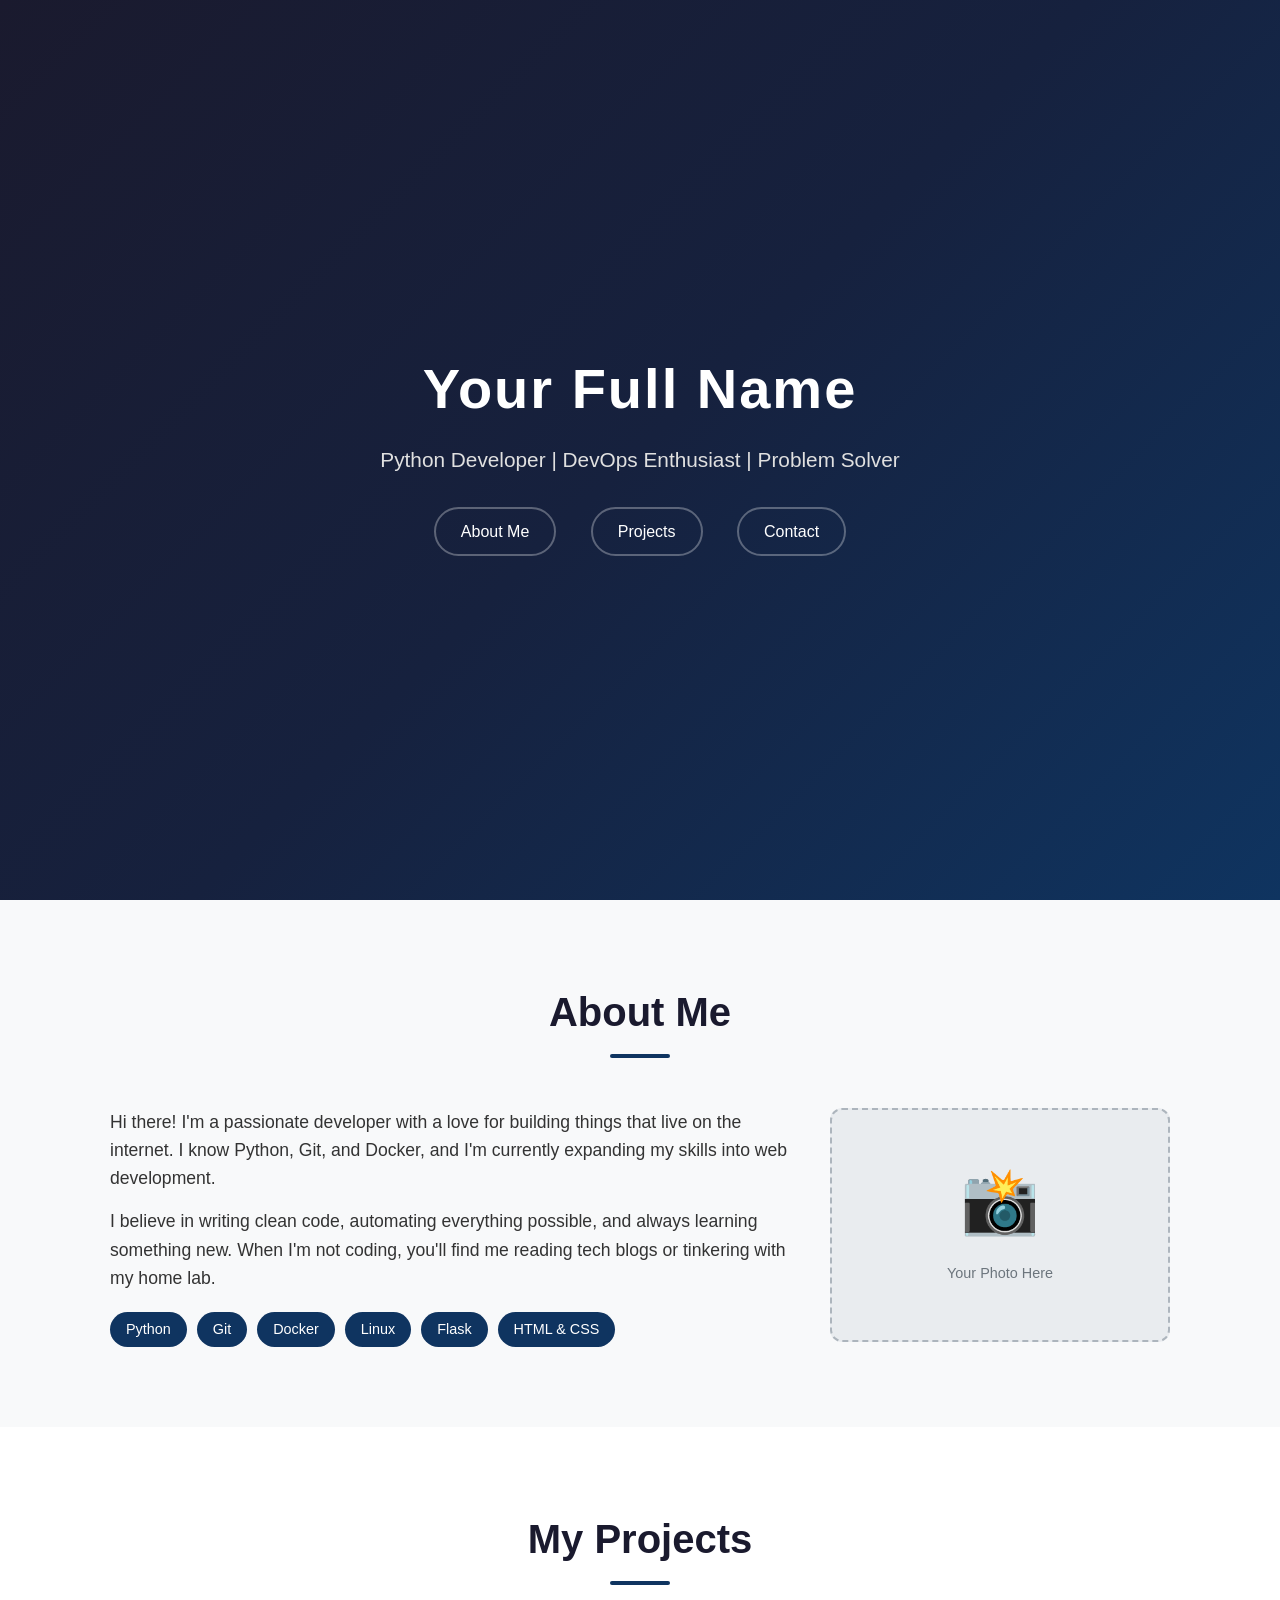
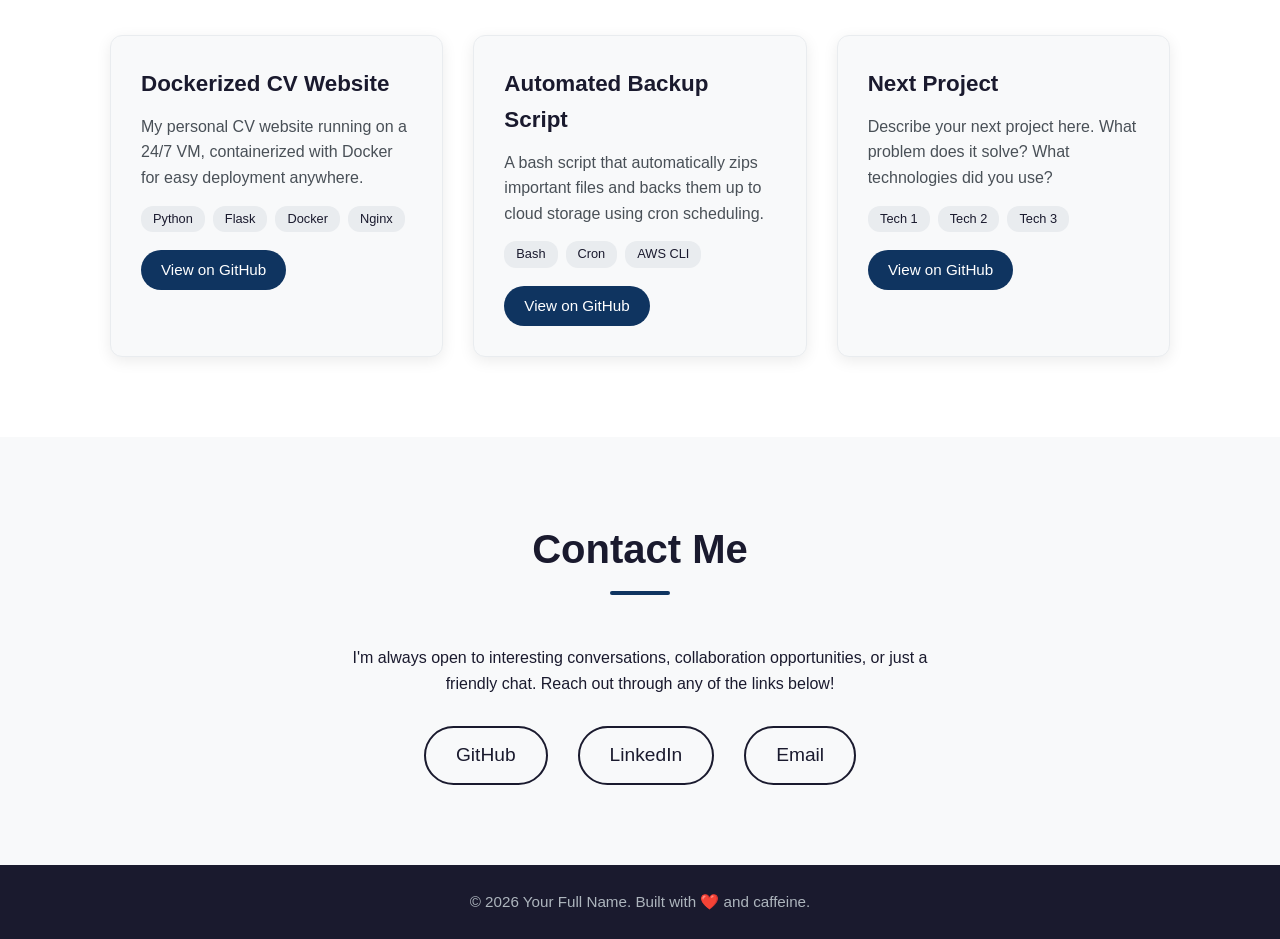
==== index.html @ 557c396f "add website template" ====
<!DOCTYPE html>
<html lang="en">
<head>
    <meta charset="UTF-8" />
    <meta name="viewport" content="width=device-width, initial-scale=1.0" />
    <title>Your Name - CV & Portfolio</title>
    <!-- Link to your CSS file -->
    <link rel="stylesheet" href="style.css" />
    <!-- AOS library for scroll animations -->
    <link href="https://unpkg.com/aos@2.3.1/dist/aos.css" rel="stylesheet" />
</head>
<body>

    <!-- ========== HERO / HEADER ========== -->
    <header class="hero">
        <div class="container" data-aos="fade-up">
            <h1>Your Full Name</h1>
            <p class="tagline">Python Developer | DevOps Enthusiast | Problem Solver</p>
            <div class="hero-links">
                <a href="#about">About Me</a>
                <a href="#projects">Projects</a>
                <a href="#contact">Contact</a>
            </div>
        </div>
    </header>

    <!-- ========== ABOUT SECTION ========== -->
    <section id="about" class="section">
        <div class="container" data-aos="fade-right">
            <h2>About Me</h2>
            <div class="about-grid">
                <div>
                    <p>
                        Hi there! I'm a passionate developer with a love for building things 
                        that live on the internet. I know Python, Git, and Docker, and I'm 
                        currently expanding my skills into web development.
                    </p>
                    <p>
                        I believe in writing clean code, automating everything possible, and 
                        always learning something new. When I'm not coding, you'll find me 
                        reading tech blogs or tinkering with my home lab.
                    </p>
                    <div class="skills">
                        <span class="skill-tag">Python</span>
                        <span class="skill-tag">Git</span>
                        <span class="skill-tag">Docker</span>
                        <span class="skill-tag">Linux</span>
                        <span class="skill-tag">Flask</span>
                        <span class="skill-tag">HTML &amp; CSS</span>
                    </div>
                </div>
                <div>
                    <!-- Replace with your own photo if you have one -->
                    <div class="profile-placeholder">
                        <span>📸</span>
                        <p>Your Photo Here</p>
                    </div>
                </div>
            </div>
        </div>
    </section>

    <!-- ========== PROJECTS SECTION ========== -->
    <section id="projects" class="section alt-bg">
        <div class="container" data-aos="fade-left">
            <h2>My Projects</h2>
            <div class="project-grid">

                <!-- Project Card 1 -->
                <div class="project-card" data-aos="zoom-in" data-aos-delay="100">
                    <h3>Dockerized CV Website</h3>
                    <p>
                        My personal CV website running on a 24/7 VM, containerized with Docker 
                        for easy deployment anywhere.
                    </p>
                    <div class="project-tech">
                        <span>Python</span>
                        <span>Flask</span>
                        <span>Docker</span>
                        <span>Nginx</span>
                    </div>
                    <a href="https://github.com/yourusername/your-repo" target="_blank" class="btn">View on GitHub</a>
                </div>

                <!-- Project Card 2 -->
                <div class="project-card" data-aos="zoom-in" data-aos-delay="200">
                    <h3>Automated Backup Script</h3>
                    <p>
                        A bash script that automatically zips important files and backs them up 
                        to cloud storage using cron scheduling.
                    </p>
                    <div class="project-tech">
                        <span>Bash</span>
                        <span>Cron</span>
                        <span>AWS CLI</span>
                    </div>
                    <a href="https://github.com/yourusername/backup-script" target="_blank" class="btn">View on GitHub</a>
                </div>

                <!-- Project Card 3 -->
                <div class="project-card" data-aos="zoom-in" data-aos-delay="300">
                    <h3>Next Project</h3>
                    <p>
                        Describe your next project here. What problem does it solve? What 
                        technologies did you use?
                    </p>
                    <div class="project-tech">
                        <span>Tech 1</span>
                        <span>Tech 2</span>
                        <span>Tech 3</span>
                    </div>
                    <a href="#" class="btn">View on GitHub</a>
                </div>

            </div>
        </div>
    </section>

    <!-- ========== CONTACT SECTION ========== -->
    <section id="contact" class="section">
        <div class="container" data-aos="fade-up">
            <h2>Contact Me</h2>
            <p style="text-align:center; max-width:600px; margin:0 auto 30px;">
                I'm always open to interesting conversations, collaboration opportunities, 
                or just a friendly chat. Reach out through any of the links below!
            </p>
            <div class="contact-links">
                <a href="https://github.com/yourusername" target="_blank">GitHub</a>
                <a href="https://linkedin.com/in/yourusername" target="_blank">LinkedIn</a>
                <a href="mailto:youremail@example.com">Email</a>
            </div>
        </div>
    </section>

    <!-- ========== FOOTER ========== -->
    <footer>
        <div class="container">
            <p>&copy; 2026 Your Full Name. Built with ❤️ and caffeine.</p>
        </div>
    </footer>

    <!-- AOS JavaScript library for scroll animations -->
    <script src="https://unpkg.com/aos@2.3.1/dist/aos.js"></script>
    <script>
        // Initialize AOS (Animate On Scroll)
        AOS.init({
            duration: 800,
            easing: 'ease-in-out',
            once: true
        });
    </script>
</body>
</html>
---- style.css ----
/* ---------- RESET & BASE ---------- */
* {
    margin: 0;
    padding: 0;
    box-sizing: border-box;
}

html {
    scroll-behavior: smooth;
}

body {
    font-family: 'Segoe UI', Tahoma, Geneva, Verdana, sans-serif;
    color: #1a1a2e;
    background: #f8f9fa;
    line-height: 1.6;
}

.container {
    max-width: 1100px;
    margin: 0 auto;
    padding: 0 20px;
}

/* ---------- HERO SECTION ---------- */
.hero {
    min-height: 100vh;
    display: flex;
    align-items: center;
    justify-content: center;
    text-align: center;
    background: linear-gradient(135deg, #1a1a2e, #16213e, #0f3460);
    color: #fff;
    padding: 40px 20px;
}

.hero h1 {
    font-size: 3.5rem;
    font-weight: 700;
    margin-bottom: 10px;
    letter-spacing: 2px;
}

.hero .tagline {
    font-size: 1.3rem;
    color: #e0e0e0;
    margin-bottom: 30px;
}

.hero-links a {
    color: #fff;
    text-decoration: none;
    margin: 0 15px;
    padding: 10px 25px;
    border: 2px solid rgba(255, 255, 255, 0.3);
    border-radius: 30px;
    transition: all 0.3s ease;
    display: inline-block;
}

.hero-links a:hover {
    background: #fff;
    color: #0f3460;
    border-color: #fff;
    transform: translateY(-3px);
}

/* ---------- SECTIONS ---------- */
.section {
    padding: 80px 0;
}

.section h2 {
    font-size: 2.5rem;
    text-align: center;
    margin-bottom: 50px;
    color: #1a1a2e;
    position: relative;
}

.section h2::after {
    content: '';
    display: block;
    width: 60px;
    height: 4px;
    background: #0f3460;
    margin: 10px auto 0;
    border-radius: 2px;
}

.alt-bg {
    background: #fff;
}

/* ---------- ABOUT SECTION ---------- */
.about-grid {
    display: grid;
    grid-template-columns: 2fr 1fr;
    gap: 40px;
    align-items: start;
}

.about-grid p {
    font-size: 1.1rem;
    color: #333;
    margin-bottom: 15px;
}

.skills {
    display: flex;
    flex-wrap: wrap;
    gap: 10px;
    margin-top: 20px;
}

.skill-tag {
    background: #0f3460;
    color: #fff;
    padding: 6px 16px;
    border-radius: 20px;
    font-size: 0.9rem;
    font-weight: 500;
}

.profile-placeholder {
    background: #e9ecef;
    border-radius: 12px;
    padding: 40px 20px;
    text-align: center;
    min-height: 200px;
    display: flex;
    flex-direction: column;
    align-items: center;
    justify-content: center;
    border: 2px dashed #adb5bd;
}

.profile-placeholder span {
    font-size: 4rem;
}

.profile-placeholder p {
    margin-top: 10px;
    color: #6c757d;
    font-size: 0.9rem;
}

/* ---------- PROJECTS SECTION ---------- */
.project-grid {
    display: grid;
    grid-template-columns: repeat(auto-fit, minmax(300px, 1fr));
    gap: 30px;
}

.project-card {
    background: #f8f9fa;
    border-radius: 12px;
    padding: 30px;
    box-shadow: 0 4px 15px rgba(0, 0, 0, 0.08);
    transition: transform 0.3s ease, box-shadow 0.3s ease;
    border: 1px solid #e9ecef;
}

.project-card:hover {
    transform: translateY(-8px);
    box-shadow: 0 10px 30px rgba(0, 0, 0, 0.12);
}

.project-card h3 {
    font-size: 1.4rem;
    margin-bottom: 12px;
    color: #1a1a2e;
}

.project-card p {
    color: #495057;
    margin-bottom: 15px;
}

.project-tech {
    display: flex;
    flex-wrap: wrap;
    gap: 8px;
    margin-bottom: 18px;
}

.project-tech span {
    background: #e9ecef;
    padding: 3px 12px;
    border-radius: 12px;
    font-size: 0.8rem;
    color: #1a1a2e;
    font-weight: 500;
}

.btn {
    display: inline-block;
    background: #0f3460;
    color: #fff;
    padding: 8px 20px;
    border-radius: 25px;
    text-decoration: none;
    font-weight: 500;
    font-size: 0.95rem;
    transition: background 0.3s ease;
}

.btn:hover {
    background: #1a1a2e;
}

/* ---------- CONTACT SECTION ---------- */
.contact-links {
    display: flex;
    justify-content: center;
    gap: 30px;
    flex-wrap: wrap;
}

.contact-links a {
    font-size: 1.2rem;
    color: #1a1a2e;
    text-decoration: none;
    padding: 12px 30px;
    border: 2px solid #1a1a2e;
    border-radius: 30px;
    transition: all 0.3s ease;
}

.contact-links a:hover {
    background: #1a1a2e;
    color: #fff;
    transform: translateY(-3px);
}

/* ---------- FOOTER ---------- */
footer {
    background: #1a1a2e;
    color: #adb5bd;
    text-align: center;
    padding: 25px 0;
    font-size: 0.95rem;
}

/* ---------- RESPONSIVE ---------- */
@media (max-width: 768px) {
    .hero h1 {
        font-size: 2.5rem;
    }

    .hero .tagline {
        font-size: 1rem;
    }

    .about-grid {
        grid-template-columns: 1fr;
    }

    .section {
        padding: 50px 0;
    }

    .section h2 {
        font-size: 2rem;
    }

    .contact-links {
        flex-direction: column;
        align-items: center;
    }

    .hero-links a {
        display: block;
        margin: 10px auto;
        max-width: 200px;
    }
}
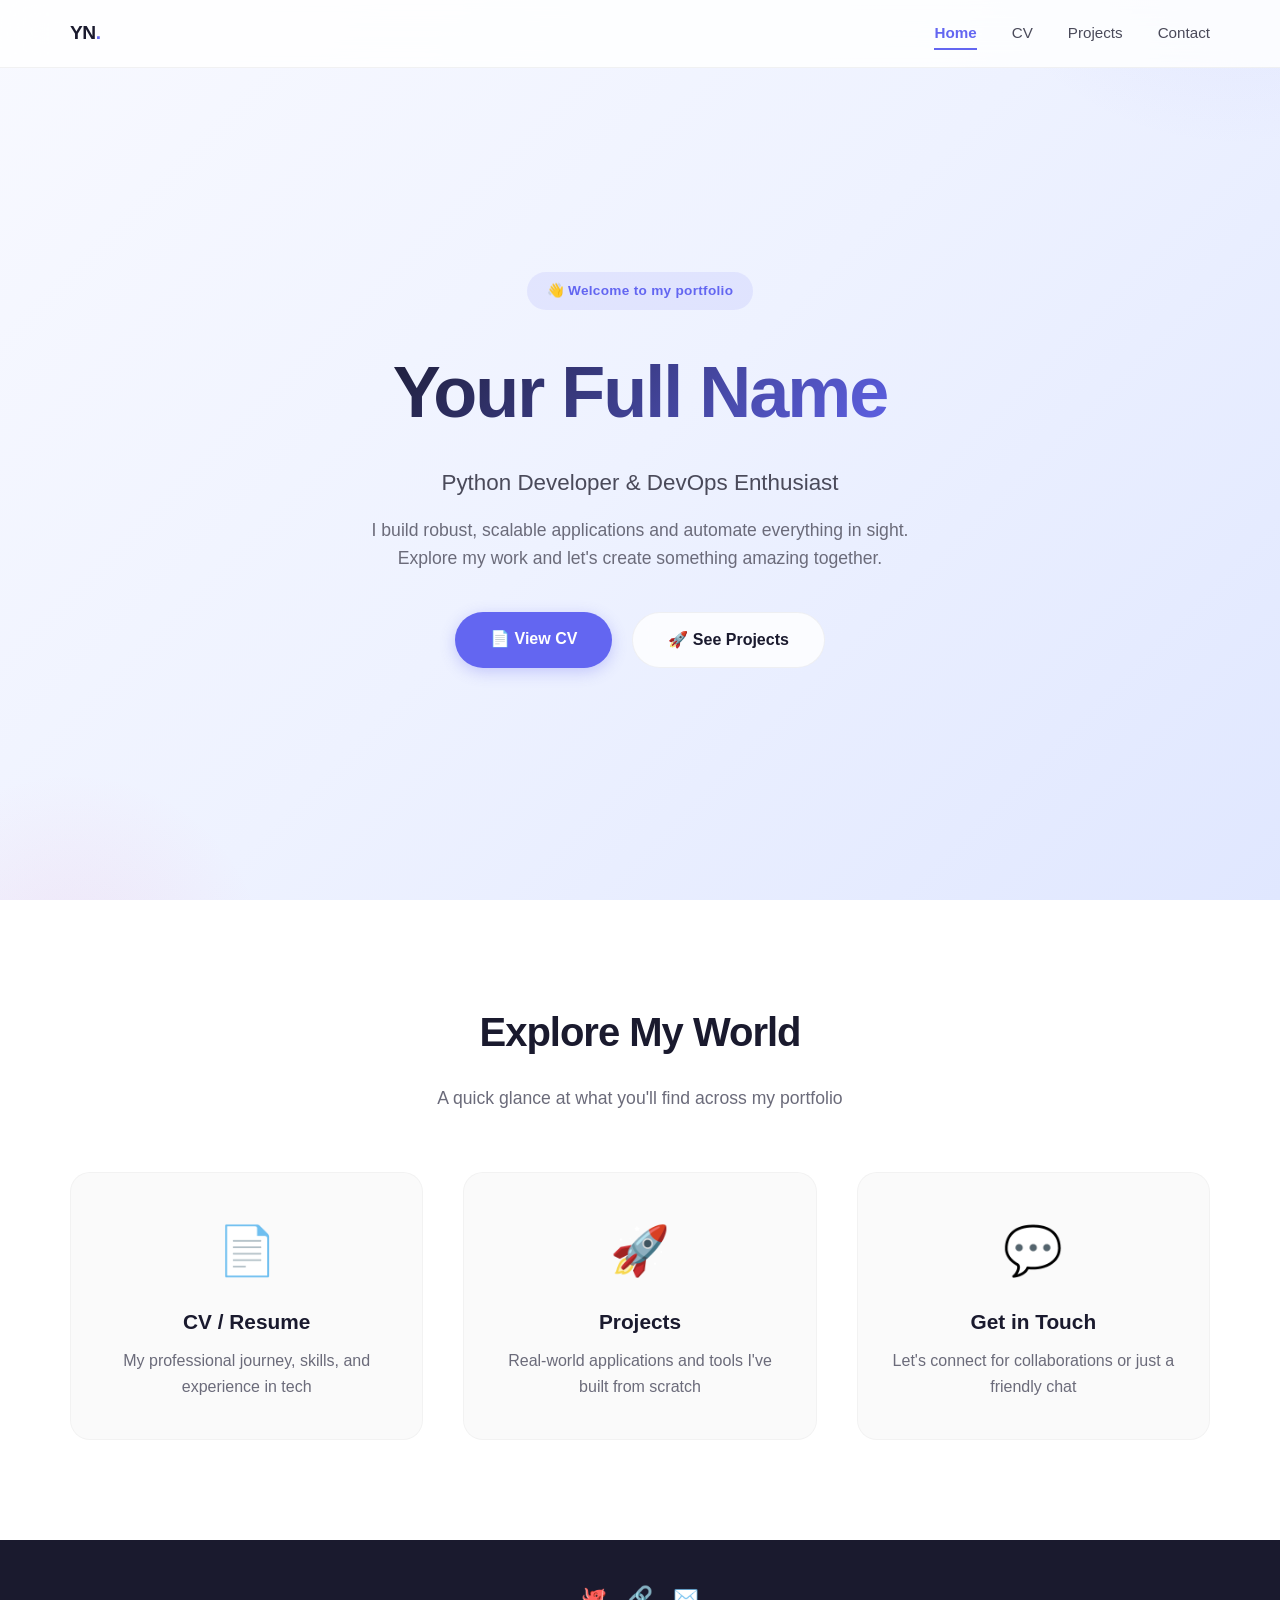
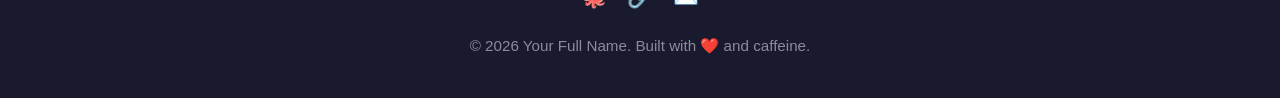
==== commit 1c01d94a: "new multi-page design" ====
--- a/index.html
+++ b/index.html
@@ -3,131 +3,65 @@
 <head>
     <meta charset="UTF-8" />
     <meta name="viewport" content="width=device-width, initial-scale=1.0" />
-    <title>Your Name - CV & Portfolio</title>
-    <!-- Link to your CSS file -->
+    <title>Your Name - Developer Portfolio</title>
     <link rel="stylesheet" href="style.css" />
-    <!-- AOS library for scroll animations -->
     <link href="https://unpkg.com/aos@2.3.1/dist/aos.css" rel="stylesheet" />
 </head>
 <body>
 
-    <!-- ========== HERO / HEADER ========== -->
+    <!-- ========== NAVIGATION ========== -->
+    <nav class="top-nav">
+        <div class="container">
+            <a href="index.html" class="logo">YN<span>.</span></a>
+            <div class="nav-links">
+                <a href="index.html" class="active">Home</a>
+                <a href="cv.html">CV</a>
+                <a href="projects.html">Projects</a>
+                <a href="contact.html">Contact</a>
+            </div>
+        </div>
+    </nav>
+
+    <!-- ========== HERO ========== -->
     <header class="hero">
         <div class="container" data-aos="fade-up">
+            <span class="badge">👋 Welcome to my portfolio</span>
             <h1>Your Full Name</h1>
-            <p class="tagline">Python Developer | DevOps Enthusiast | Problem Solver</p>
+            <p class="tagline">Python Developer & DevOps Enthusiast</p>
+            <p class="sub-text">
+                I build robust, scalable applications and automate everything in sight. 
+                Explore my work and let's create something amazing together.
+            </p>
             <div class="hero-links">
-                <a href="#about">About Me</a>
-                <a href="#projects">Projects</a>
-                <a href="#contact">Contact</a>
+                <a href="cv.html" class="btn-primary">📄 View CV</a>
+                <a href="projects.html" class="btn-secondary">🚀 See Projects</a>
             </div>
         </div>
     </header>
 
-    <!-- ========== ABOUT SECTION ========== -->
-    <section id="about" class="section">
-        <div class="container" data-aos="fade-right">
-            <h2>About Me</h2>
-            <div class="about-grid">
-                <div>
-                    <p>
-                        Hi there! I'm a passionate developer with a love for building things 
-                        that live on the internet. I know Python, Git, and Docker, and I'm 
-                        currently expanding my skills into web development.
-                    </p>
-                    <p>
-                        I believe in writing clean code, automating everything possible, and 
-                        always learning something new. When I'm not coding, you'll find me 
-                        reading tech blogs or tinkering with my home lab.
-                    </p>
-                    <div class="skills">
-                        <span class="skill-tag">Python</span>
-                        <span class="skill-tag">Git</span>
-                        <span class="skill-tag">Docker</span>
-                        <span class="skill-tag">Linux</span>
-                        <span class="skill-tag">Flask</span>
-                        <span class="skill-tag">HTML &amp; CSS</span>
-                    </div>
+    <!-- ========== QUICK OVERVIEW ========== -->
+    <section class="quick-overview">
+        <div class="container">
+            <h2 data-aos="fade-up">Explore My World</h2>
+            <p class="subtitle" data-aos="fade-up" data-aos-delay="100">
+                A quick glance at what you'll find across my portfolio
+            </p>
+            <div class="quick-grid">
+                <div class="quick-card" data-aos="fade-up" data-aos-delay="200">
+                    <span class="icon">📄</span>
+                    <h3>CV / Resume</h3>
+                    <p>My professional journey, skills, and experience in tech</p>
                 </div>
-                <div>
-                    <!-- Replace with your own photo if you have one -->
-                    <div class="profile-placeholder">
-                        <span>📸</span>
-                        <p>Your Photo Here</p>
-                    </div>
+                <div class="quick-card" data-aos="fade-up" data-aos-delay="300">
+                    <span class="icon">🚀</span>
+                    <h3>Projects</h3>
+                    <p>Real-world applications and tools I've built from scratch</p>
                 </div>
-            </div>
-        </div>
-    </section>
-
-    <!-- ========== PROJECTS SECTION ========== -->
-    <section id="projects" class="section alt-bg">
-        <div class="container" data-aos="fade-left">
-            <h2>My Projects</h2>
-            <div class="project-grid">
-
-                <!-- Project Card 1 -->
-                <div class="project-card" data-aos="zoom-in" data-aos-delay="100">
-                    <h3>Dockerized CV Website</h3>
-                    <p>
-                        My personal CV website running on a 24/7 VM, containerized with Docker 
-                        for easy deployment anywhere.
-                    </p>
-                    <div class="project-tech">
-                        <span>Python</span>
-                        <span>Flask</span>
-                        <span>Docker</span>
-                        <span>Nginx</span>
-                    </div>
-                    <a href="https://github.com/yourusername/your-repo" target="_blank" class="btn">View on GitHub</a>
+                <div class="quick-card" data-aos="fade-up" data-aos-delay="400">
+                    <span class="icon">💬</span>
+                    <h3>Get in Touch</h3>
+                    <p>Let's connect for collaborations or just a friendly chat</p>
                 </div>
-
-                <!-- Project Card 2 -->
-                <div class="project-card" data-aos="zoom-in" data-aos-delay="200">
-                    <h3>Automated Backup Script</h3>
-                    <p>
-                        A bash script that automatically zips important files and backs them up 
-                        to cloud storage using cron scheduling.
-                    </p>
-                    <div class="project-tech">
-                        <span>Bash</span>
-                        <span>Cron</span>
-                        <span>AWS CLI</span>
-                    </div>
-                    <a href="https://github.com/yourusername/backup-script" target="_blank" class="btn">View on GitHub</a>
-                </div>
-
-                <!-- Project Card 3 -->
-                <div class="project-card" data-aos="zoom-in" data-aos-delay="300">
-                    <h3>Next Project</h3>
-                    <p>
-                        Describe your next project here. What problem does it solve? What 
-                        technologies did you use?
-                    </p>
-                    <div class="project-tech">
-                        <span>Tech 1</span>
-                        <span>Tech 2</span>
-                        <span>Tech 3</span>
-                    </div>
-                    <a href="#" class="btn">View on GitHub</a>
-                </div>
-
-            </div>
-        </div>
-    </section>
-
-    <!-- ========== CONTACT SECTION ========== -->
-    <section id="contact" class="section">
-        <div class="container" data-aos="fade-up">
-            <h2>Contact Me</h2>
-            <p style="text-align:center; max-width:600px; margin:0 auto 30px;">
-                I'm always open to interesting conversations, collaboration opportunities, 
-                or just a friendly chat. Reach out through any of the links below!
-            </p>
-            <div class="contact-links">
-                <a href="https://github.com/yourusername" target="_blank">GitHub</a>
-                <a href="https://linkedin.com/in/yourusername" target="_blank">LinkedIn</a>
-                <a href="mailto:youremail@example.com">Email</a>
             </div>
         </div>
     </section>
@@ -135,18 +69,22 @@
     <!-- ========== FOOTER ========== -->
     <footer>
         <div class="container">
+            <div class="social-links">
+                <a href="https://github.com/yourusername" target="_blank">🐙</a>
+                <a href="https://linkedin.com/in/yourusername" target="_blank">🔗</a>
+                <a href="mailto:youremail@example.com">✉️</a>
+            </div>
             <p>&copy; 2026 Your Full Name. Built with ❤️ and caffeine.</p>
         </div>
     </footer>
 
-    <!-- AOS JavaScript library for scroll animations -->
     <script src="https://unpkg.com/aos@2.3.1/dist/aos.js"></script>
     <script>
-        // Initialize AOS (Animate On Scroll)
         AOS.init({
             duration: 800,
             easing: 'ease-in-out',
-            once: true
+            once: true,
+            offset: 100
         });
     </script>
 </body>
--- a/style.css
+++ b/style.css
@@ -10,268 +10,693 @@
 }
 
 body {
-    font-family: 'Segoe UI', Tahoma, Geneva, Verdana, sans-serif;
+    font-family: 'Inter', -apple-system, BlinkMacSystemFont, 'Segoe UI', Roboto, sans-serif;
     color: #1a1a2e;
-    background: #f8f9fa;
+    background: #fafafa;
     line-height: 1.6;
 }
 
 .container {
-    max-width: 1100px;
+    max-width: 1200px;
     margin: 0 auto;
-    padding: 0 20px;
-}
-
-/* ---------- HERO SECTION ---------- */
-.hero {
-    min-height: 100vh;
-    display: flex;
+    padding: 0 30px;
+}
+
+/* ---------- INTER FONT (from Google) ---------- */
+@import url('https://fonts.googleapis.com/css2?family=Inter:wght@300;400;500;600;700;800;900&display=swap');
+
+/* ---------- TOP NAVIGATION ---------- */
+.top-nav {
+    position: fixed;
+    top: 0;
+    left: 0;
+    width: 100%;
+    background: rgba(255, 255, 255, 0.85);
+    backdrop-filter: blur(20px) saturate(180%);
+    -webkit-backdrop-filter: blur(20px) saturate(180%);
+    padding: 18px 0;
+    z-index: 1000;
+    border-bottom: 1px solid rgba(0, 0, 0, 0.05);
+    transition: all 0.3s ease;
+}
+
+.top-nav .container {
+    display: flex;
+    justify-content: space-between;
     align-items: center;
-    justify-content: center;
-    text-align: center;
-    background: linear-gradient(135deg, #1a1a2e, #16213e, #0f3460);
-    color: #fff;
-    padding: 40px 20px;
-}
-
-.hero h1 {
-    font-size: 3.5rem;
-    font-weight: 700;
-    margin-bottom: 10px;
-    letter-spacing: 2px;
-}
-
-.hero .tagline {
-    font-size: 1.3rem;
-    color: #e0e0e0;
-    margin-bottom: 30px;
-}
-
-.hero-links a {
-    color: #fff;
+}
+
+.top-nav .logo {
+    font-weight: 800;
+    font-size: 1.2rem;
+    color: #1a1a2e;
     text-decoration: none;
-    margin: 0 15px;
-    padding: 10px 25px;
-    border: 2px solid rgba(255, 255, 255, 0.3);
-    border-radius: 30px;
-    transition: all 0.3s ease;
-    display: inline-block;
-}
-
-.hero-links a:hover {
-    background: #fff;
-    color: #0f3460;
-    border-color: #fff;
-    transform: translateY(-3px);
-}
-
-/* ---------- SECTIONS ---------- */
-.section {
-    padding: 80px 0;
-}
-
-.section h2 {
-    font-size: 2.5rem;
-    text-align: center;
-    margin-bottom: 50px;
-    color: #1a1a2e;
-    position: relative;
-}
-
-.section h2::after {
-    content: '';
-    display: block;
-    width: 60px;
-    height: 4px;
-    background: #0f3460;
-    margin: 10px auto 0;
-    border-radius: 2px;
-}
-
-.alt-bg {
-    background: #fff;
-}
-
-/* ---------- ABOUT SECTION ---------- */
-.about-grid {
-    display: grid;
-    grid-template-columns: 2fr 1fr;
-    gap: 40px;
-    align-items: start;
-}
-
-.about-grid p {
-    font-size: 1.1rem;
-    color: #333;
-    margin-bottom: 15px;
-}
-
-.skills {
-    display: flex;
-    flex-wrap: wrap;
-    gap: 10px;
-    margin-top: 20px;
-}
-
-.skill-tag {
-    background: #0f3460;
-    color: #fff;
-    padding: 6px 16px;
-    border-radius: 20px;
-    font-size: 0.9rem;
-    font-weight: 500;
-}
-
-.profile-placeholder {
-    background: #e9ecef;
-    border-radius: 12px;
-    padding: 40px 20px;
-    text-align: center;
-    min-height: 200px;
-    display: flex;
-    flex-direction: column;
+    letter-spacing: -0.5px;
+}
+
+.top-nav .logo span {
+    color: #6366f1;
+}
+
+.top-nav .nav-links {
+    display: flex;
+    gap: 35px;
     align-items: center;
-    justify-content: center;
-    border: 2px dashed #adb5bd;
-}
-
-.profile-placeholder span {
-    font-size: 4rem;
-}
-
-.profile-placeholder p {
-    margin-top: 10px;
-    color: #6c757d;
-    font-size: 0.9rem;
-}
-
-/* ---------- PROJECTS SECTION ---------- */
-.project-grid {
-    display: grid;
-    grid-template-columns: repeat(auto-fit, minmax(300px, 1fr));
-    gap: 30px;
-}
-
-.project-card {
-    background: #f8f9fa;
-    border-radius: 12px;
-    padding: 30px;
-    box-shadow: 0 4px 15px rgba(0, 0, 0, 0.08);
-    transition: transform 0.3s ease, box-shadow 0.3s ease;
-    border: 1px solid #e9ecef;
-}
-
-.project-card:hover {
-    transform: translateY(-8px);
-    box-shadow: 0 10px 30px rgba(0, 0, 0, 0.12);
-}
-
-.project-card h3 {
-    font-size: 1.4rem;
-    margin-bottom: 12px;
-    color: #1a1a2e;
-}
-
-.project-card p {
-    color: #495057;
-    margin-bottom: 15px;
-}
-
-.project-tech {
-    display: flex;
-    flex-wrap: wrap;
-    gap: 8px;
-    margin-bottom: 18px;
-}
-
-.project-tech span {
-    background: #e9ecef;
-    padding: 3px 12px;
-    border-radius: 12px;
-    font-size: 0.8rem;
-    color: #1a1a2e;
-    font-weight: 500;
-}
-
-.btn {
-    display: inline-block;
-    background: #0f3460;
-    color: #fff;
-    padding: 8px 20px;
-    border-radius: 25px;
+}
+
+.top-nav a {
+    color: #4a4a5a;
     text-decoration: none;
     font-weight: 500;
     font-size: 0.95rem;
-    transition: background 0.3s ease;
+    transition: all 0.3s ease;
+    position: relative;
+}
+
+.top-nav a::after {
+    content: '';
+    position: absolute;
+    bottom: -4px;
+    left: 0;
+    width: 0;
+    height: 2px;
+    background: #6366f1;
+    transition: width 0.3s ease;
+}
+
+.top-nav a:hover {
+    color: #1a1a2e;
+}
+
+.top-nav a:hover::after {
+    width: 100%;
+}
+
+.top-nav a.active {
+    color: #6366f1;
+    font-weight: 600;
+}
+
+.top-nav a.active::after {
+    width: 100%;
+}
+
+/* ---------- HERO / LANDING ---------- */
+.hero {
+    min-height: 100vh;
+    display: flex;
+    align-items: center;
+    justify-content: center;
+    text-align: center;
+    background: linear-gradient(135deg, #f8f9ff 0%, #eef2ff 50%, #e0e7ff 100%);
+    padding: 120px 20px 80px;
+    position: relative;
+    overflow: hidden;
+}
+
+.hero::before {
+    content: '';
+    position: absolute;
+    top: -50%;
+    right: -20%;
+    width: 600px;
+    height: 600px;
+    background: radial-gradient(circle, rgba(99, 102, 241, 0.1) 0%, transparent 70%);
+    border-radius: 50%;
+    pointer-events: none;
+}
+
+.hero::after {
+    content: '';
+    position: absolute;
+    bottom: -30%;
+    left: -10%;
+    width: 400px;
+    height: 400px;
+    background: radial-gradient(circle, rgba(236, 72, 153, 0.08) 0%, transparent 70%);
+    border-radius: 50%;
+    pointer-events: none;
+}
+
+.hero .container {
+    position: relative;
+    z-index: 1;
+}
+
+.hero .badge {
+    display: inline-block;
+    background: rgba(99, 102, 241, 0.1);
+    color: #6366f1;
+    padding: 8px 20px;
+    border-radius: 50px;
+    font-size: 0.85rem;
+    font-weight: 600;
+    margin-bottom: 25px;
+    letter-spacing: 0.3px;
+}
+
+.hero h1 {
+    font-size: 4.5rem;
+    font-weight: 900;
+    margin-bottom: 15px;
+    letter-spacing: -2px;
+    background: linear-gradient(135deg, #1a1a2e 0%, #6366f1 100%);
+    -webkit-background-clip: text;
+    -webkit-text-fill-color: transparent;
+    background-clip: text;
+}
+
+.hero .tagline {
+    font-size: 1.4rem;
+    color: #4a4a5a;
+    margin-bottom: 15px;
+    font-weight: 400;
+}
+
+.hero .sub-text {
+    font-size: 1.1rem;
+    color: #6b6b7a;
+    max-width: 550px;
+    margin: 0 auto 40px;
+    font-weight: 300;
+}
+
+.hero-links {
+    display: flex;
+    gap: 20px;
+    justify-content: center;
+    flex-wrap: wrap;
+}
+
+.hero-links .btn-primary {
+    background: #6366f1;
+    color: #fff;
+    padding: 14px 35px;
+    border-radius: 50px;
+    text-decoration: none;
+    font-weight: 600;
+    transition: all 0.3s ease;
+    box-shadow: 0 4px 15px rgba(99, 102, 241, 0.3);
+}
+
+.hero-links .btn-primary:hover {
+    transform: translateY(-3px);
+    box-shadow: 0 8px 30px rgba(99, 102, 241, 0.4);
+    background: #4f46e5;
+}
+
+.hero-links .btn-secondary {
+    background: rgba(255, 255, 255, 0.8);
+    color: #1a1a2e;
+    padding: 14px 35px;
+    border-radius: 50px;
+    text-decoration: none;
+    font-weight: 600;
+    transition: all 0.3s ease;
+    backdrop-filter: blur(10px);
+    border: 1px solid rgba(0, 0, 0, 0.05);
+}
+
+.hero-links .btn-secondary:hover {
+    transform: translateY(-3px);
+    background: #fff;
+    box-shadow: 0 8px 30px rgba(0, 0, 0, 0.1);
+}
+
+/* ---------- QUICK OVERVIEW (Landing Page) ---------- */
+.quick-overview {
+    padding: 100px 0;
+    background: #fff;
+}
+
+.quick-overview h2 {
+    text-align: center;
+    font-size: 2.5rem;
+    font-weight: 800;
+    margin-bottom: 20px;
+    letter-spacing: -1px;
+}
+
+.quick-overview .subtitle {
+    text-align: center;
+    color: #6b6b7a;
+    font-size: 1.1rem;
+    max-width: 600px;
+    margin: 0 auto 60px;
+}
+
+.quick-grid {
+    display: grid;
+    grid-template-columns: repeat(auto-fit, minmax(280px, 1fr));
+    gap: 40px;
+}
+
+.quick-card {
+    background: #fafafa;
+    padding: 40px 30px;
+    border-radius: 20px;
+    text-align: center;
+    transition: all 0.3s ease;
+    border: 1px solid rgba(0, 0, 0, 0.03);
+}
+
+.quick-card:hover {
+    transform: translateY(-8px);
+    box-shadow: 0 20px 60px rgba(0, 0, 0, 0.06);
+    background: #fff;
+}
+
+.quick-card .icon {
+    font-size: 3rem;
+    margin-bottom: 15px;
+    display: block;
+}
+
+.quick-card h3 {
+    font-size: 1.3rem;
+    font-weight: 700;
+    margin-bottom: 10px;
+}
+
+.quick-card p {
+    color: #6b6b7a;
+    font-size: 1rem;
+}
+
+/* ---------- SECTIONS (General) ---------- */
+.section {
+    padding: 100px 0;
+}
+
+.section-header {
+    text-align: center;
+    margin-bottom: 60px;
+}
+
+.section-header h2 {
+    font-size: 2.8rem;
+    font-weight: 800;
+    letter-spacing: -1px;
+    margin-bottom: 15px;
+}
+
+.section-header p {
+    color: #6b6b7a;
+    font-size: 1.1rem;
+    max-width: 600px;
+    margin: 0 auto;
+}
+
+/* ---------- CV PAGE ---------- */
+.cv-header {
+    text-align: center;
+    padding: 140px 0 60px;
+    background: linear-gradient(135deg, #f8f9ff 0%, #eef2ff 100%);
+}
+
+.cv-header h1 {
+    font-size: 3.5rem;
+    font-weight: 900;
+    letter-spacing: -2px;
+    margin-bottom: 5px;
+}
+
+.cv-header .title {
+    font-size: 1.3rem;
+    color: #6366f1;
+    font-weight: 500;
+}
+
+.cv-section {
+    padding: 40px 0;
+    border-bottom: 1px solid rgba(0, 0, 0, 0.05);
+}
+
+.cv-section:last-child {
+    border-bottom: none;
+}
+
+.cv-section h2 {
+    font-size: 1.8rem;
+    font-weight: 700;
+    margin-bottom: 30px;
+    letter-spacing: -0.5px;
+}
+
+.cv-item {
+    margin-bottom: 35px;
+    padding-left: 25px;
+    border-left: 3px solid #6366f1;
+}
+
+.cv-item h3 {
+    font-size: 1.2rem;
+    font-weight: 700;
+}
+
+.cv-item .meta {
+    color: #6b6b7a;
+    font-weight: 500;
+    margin: 5px 0 10px;
+}
+
+.cv-item p {
+    color: #4a4a5a;
+}
+
+.skills-grid {
+    display: flex;
+    flex-wrap: wrap;
+    gap: 12px;
+    margin: 20px 0;
+}
+
+.skill-tag {
+    background: #eef2ff;
+    color: #4f46e5;
+    padding: 8px 20px;
+    border-radius: 50px;
+    font-size: 0.9rem;
+    font-weight: 500;
+    transition: all 0.3s ease;
+}
+
+.skill-tag:hover {
+    background: #6366f1;
+    color: #fff;
+    transform: translateY(-2px);
+}
+
+/* ---------- PROJECTS PAGE ---------- */
+.projects-header {
+    text-align: center;
+    padding: 140px 0 60px;
+    background: linear-gradient(135deg, #f8f9ff 0%, #eef2ff 100%);
+}
+
+.projects-header h1 {
+    font-size: 3.5rem;
+    font-weight: 900;
+    letter-spacing: -2px;
+}
+
+.projects-grid {
+    display: grid;
+    grid-template-columns: repeat(auto-fit, minmax(340px, 1fr));
+    gap: 35px;
+}
+
+.project-card {
+    background: #fff;
+    border-radius: 20px;
+    padding: 35px;
+    box-shadow: 0 4px 20px rgba(0, 0, 0, 0.04);
+    transition: all 0.4s ease;
+    border: 1px solid rgba(0, 0, 0, 0.04);
+}
+
+.project-card:hover {
+    transform: translateY(-10px);
+    box-shadow: 0 30px 80px rgba(0, 0, 0, 0.08);
+}
+
+.project-card .project-icon {
+    font-size: 2.5rem;
+    margin-bottom: 15px;
+    display: block;
+}
+
+.project-card h3 {
+    font-size: 1.4rem;
+    font-weight: 700;
+    margin-bottom: 12px;
+}
+
+.project-card p {
+    color: #6b6b7a;
+    margin-bottom: 20px;
+    line-height: 1.7;
+}
+
+.project-tech {
+    display: flex;
+    flex-wrap: wrap;
+    gap: 8px;
+    margin-bottom: 25px;
+}
+
+.project-tech span {
+    background: #f3f4f6;
+    padding: 4px 14px;
+    border-radius: 20px;
+    font-size: 0.8rem;
+    font-weight: 500;
+    color: #4a4a5a;
+}
+
+.btn {
+    display: inline-block;
+    background: #6366f1;
+    color: #fff;
+    padding: 10px 28px;
+    border-radius: 50px;
+    text-decoration: none;
+    font-weight: 600;
+    font-size: 0.95rem;
+    transition: all 0.3s ease;
+    border: none;
+    cursor: pointer;
 }
 
 .btn:hover {
-    background: #1a1a2e;
-}
-
-/* ---------- CONTACT SECTION ---------- */
+    background: #4f46e5;
+    transform: translateY(-2px);
+    box-shadow: 0 8px 25px rgba(99, 102, 241, 0.3);
+}
+
+.btn-outline {
+    background: transparent;
+    color: #6366f1;
+    border: 2px solid #6366f1;
+}
+
+.btn-outline:hover {
+    background: #6366f1;
+    color: #fff;
+}
+
+/* ---------- CONTACT PAGE ---------- */
+.contact-header {
+    text-align: center;
+    padding: 140px 0 60px;
+    background: linear-gradient(135deg, #f8f9ff 0%, #eef2ff 100%);
+}
+
+.contact-header h1 {
+    font-size: 3.5rem;
+    font-weight: 900;
+    letter-spacing: -2px;
+}
+
+.contact-wrapper {
+    display: grid;
+    grid-template-columns: 1fr 1fr;
+    gap: 60px;
+    align-items: start;
+}
+
+.contact-info h3 {
+    font-size: 1.5rem;
+    font-weight: 700;
+    margin-bottom: 20px;
+}
+
+.contact-info p {
+    color: #6b6b7a;
+    margin-bottom: 30px;
+}
+
 .contact-links {
     display: flex;
-    justify-content: center;
-    gap: 30px;
-    flex-wrap: wrap;
+    flex-direction: column;
+    gap: 15px;
 }
 
 .contact-links a {
-    font-size: 1.2rem;
+    display: flex;
+    align-items: center;
+    gap: 15px;
+    padding: 15px 25px;
+    background: #fafafa;
+    border-radius: 12px;
+    text-decoration: none;
     color: #1a1a2e;
-    text-decoration: none;
-    padding: 12px 30px;
-    border: 2px solid #1a1a2e;
-    border-radius: 30px;
-    transition: all 0.3s ease;
+    font-weight: 500;
+    transition: all 0.3s ease;
+    border: 1px solid rgba(0, 0, 0, 0.04);
 }
 
 .contact-links a:hover {
-    background: #1a1a2e;
-    color: #fff;
-    transform: translateY(-3px);
+    background: #eef2ff;
+    transform: translateX(8px);
+}
+
+.contact-links a .icon {
+    font-size: 1.5rem;
+}
+
+.contact-form {
+    background: #fff;
+    padding: 40px;
+    border-radius: 20px;
+    box-shadow: 0 4px 20px rgba(0, 0, 0, 0.04);
+    border: 1px solid rgba(0, 0, 0, 0.04);
+}
+
+.contact-form h3 {
+    font-size: 1.5rem;
+    font-weight: 700;
+    margin-bottom: 25px;
+}
+
+.form-group {
+    margin-bottom: 20px;
+}
+
+.form-group label {
+    display: block;
+    font-weight: 500;
+    margin-bottom: 6px;
+    color: #1a1a2e;
+}
+
+.form-group input,
+.form-group textarea {
+    width: 100%;
+    padding: 12px 16px;
+    border: 1px solid #e5e7eb;
+    border-radius: 12px;
+    font-size: 1rem;
+    transition: all 0.3s ease;
+    font-family: inherit;
+    background: #fafafa;
+}
+
+.form-group input:focus,
+.form-group textarea:focus {
+    outline: none;
+    border-color: #6366f1;
+    box-shadow: 0 0 0 4px rgba(99, 102, 241, 0.1);
+    background: #fff;
+}
+
+.form-group textarea {
+    resize: vertical;
+    min-height: 130px;
 }
 
 /* ---------- FOOTER ---------- */
 footer {
     background: #1a1a2e;
-    color: #adb5bd;
-    text-align: center;
-    padding: 25px 0;
+    color: #8b8b9a;
+    text-align: center;
+    padding: 40px 0;
     font-size: 0.95rem;
 }
 
+footer a {
+    color: #a5a5b5;
+    text-decoration: none;
+    transition: color 0.3s ease;
+}
+
+footer a:hover {
+    color: #fff;
+}
+
+footer .social-links {
+    display: flex;
+    justify-content: center;
+    gap: 20px;
+    margin-bottom: 20px;
+}
+
+footer .social-links a {
+    font-size: 1.3rem;
+}
+
 /* ---------- RESPONSIVE ---------- */
+@media (max-width: 1024px) {
+    .contact-wrapper {
+        grid-template-columns: 1fr;
+        gap: 40px;
+    }
+}
+
 @media (max-width: 768px) {
+    .container {
+        padding: 0 20px;
+    }
+
     .hero h1 {
+        font-size: 2.8rem;
+    }
+
+    .hero .tagline {
+        font-size: 1.1rem;
+    }
+
+    .top-nav .container {
+        flex-direction: column;
+        gap: 15px;
+    }
+
+    .top-nav .nav-links {
+        gap: 20px;
+        flex-wrap: wrap;
+        justify-content: center;
+    }
+
+    .cv-header h1,
+    .projects-header h1,
+    .contact-header h1 {
         font-size: 2.5rem;
     }
 
-    .hero .tagline {
-        font-size: 1rem;
-    }
-
-    .about-grid {
+    .projects-grid {
         grid-template-columns: 1fr;
     }
 
+    .quick-grid {
+        grid-template-columns: 1fr;
+    }
+
     .section {
-        padding: 50px 0;
-    }
-
-    .section h2 {
+        padding: 60px 0;
+    }
+
+    .section-header h2 {
         font-size: 2rem;
     }
 
-    .contact-links {
+    .contact-form {
+        padding: 25px;
+    }
+}
+
+@media (max-width: 480px) {
+    .hero h1 {
+        font-size: 2.2rem;
+    }
+
+    .hero-links {
         flex-direction: column;
         align-items: center;
     }
 
-    .hero-links a {
-        display: block;
-        margin: 10px auto;
-        max-width: 200px;
+    .hero-links .btn-primary,
+    .hero-links .btn-secondary {
+        width: 100%;
+        text-align: center;
     }
 }
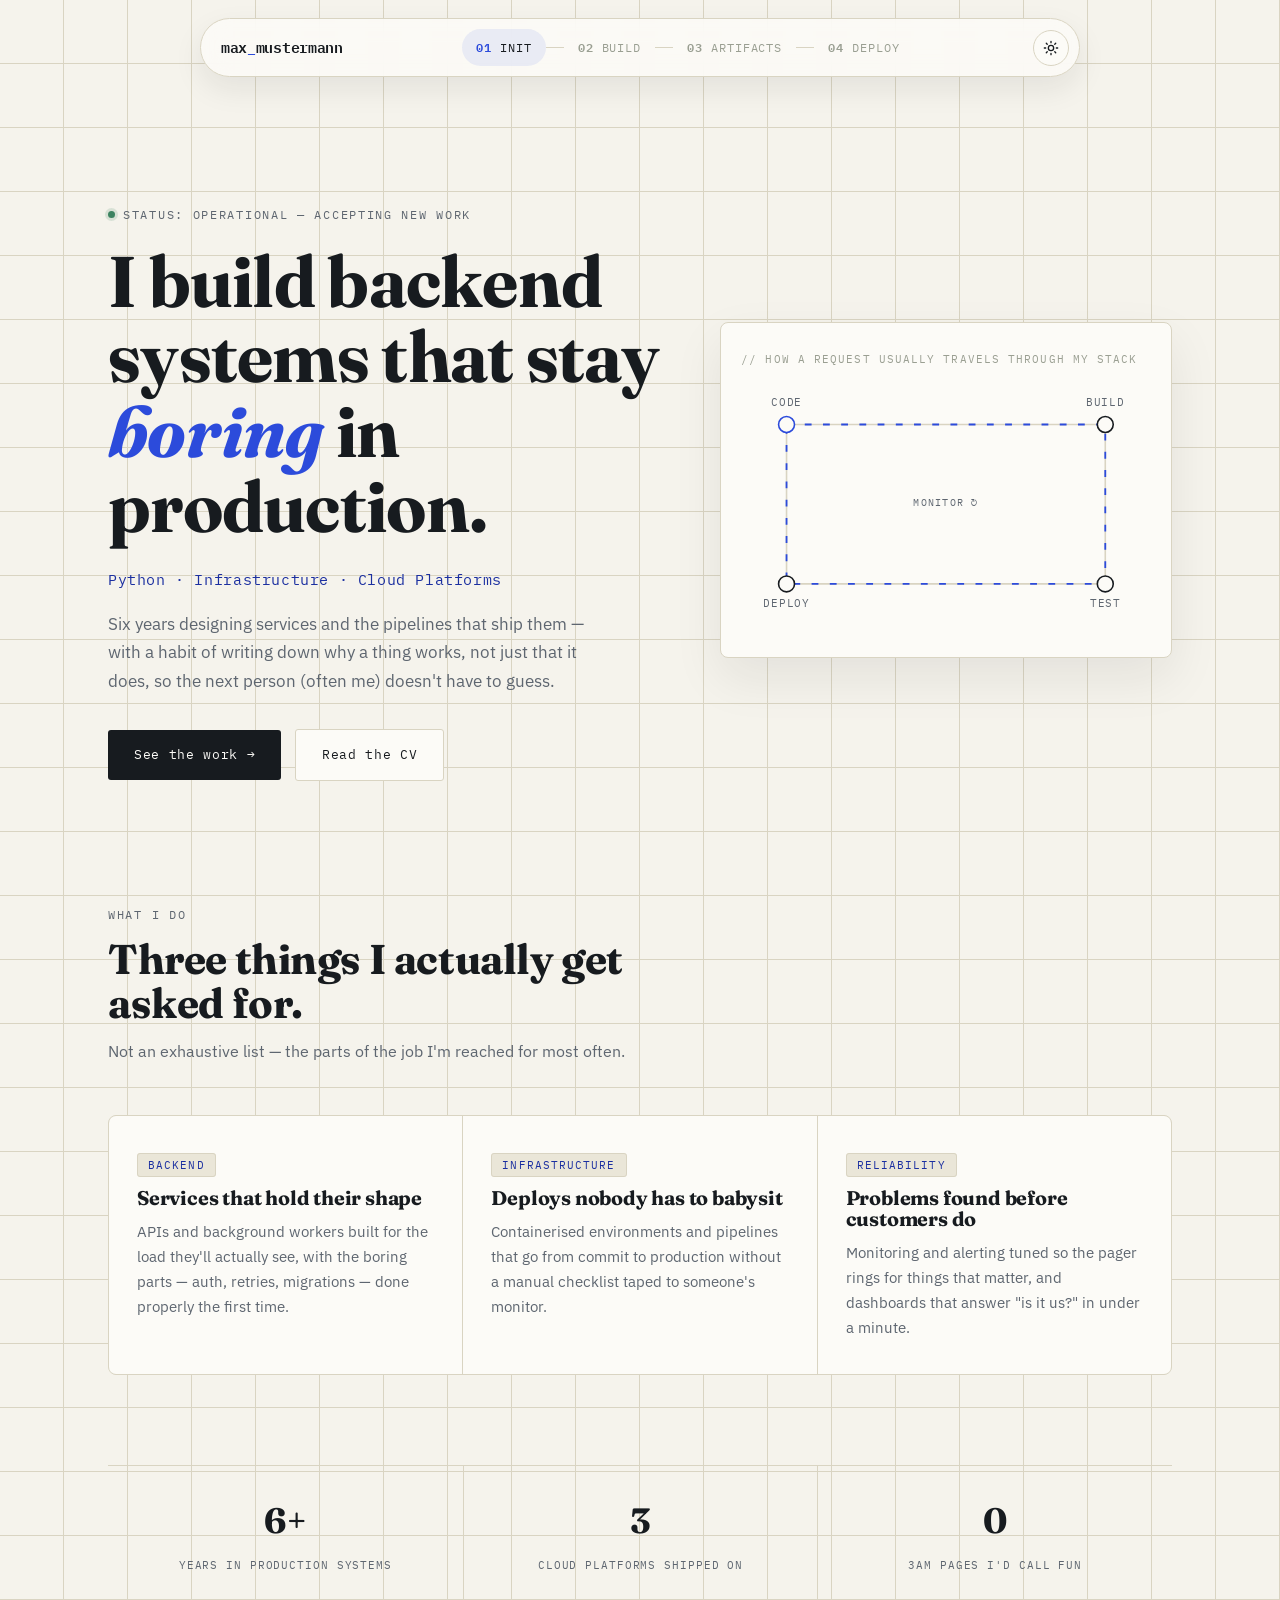
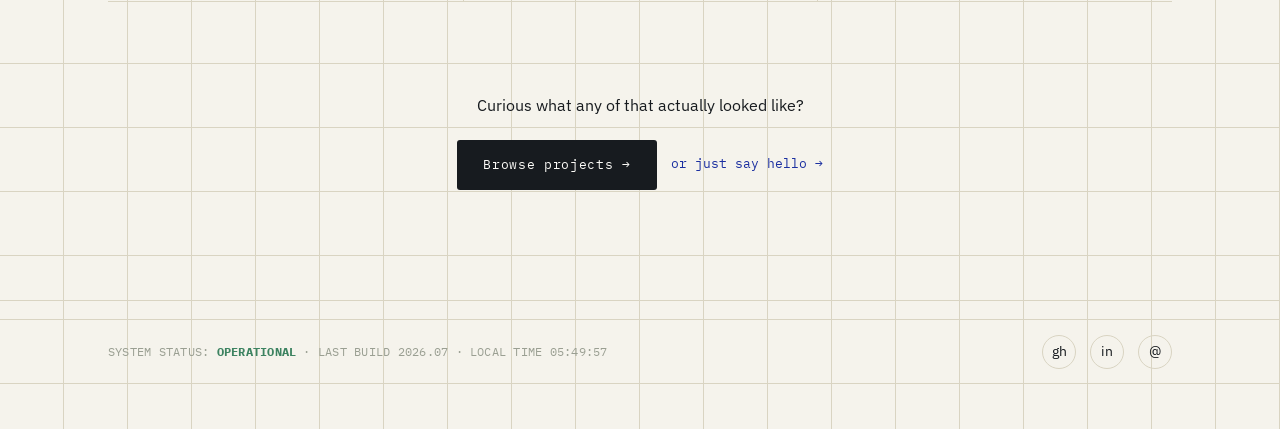
==== commit 1bc6e9b1: "new website design" ====
--- a/index.html
+++ b/index.html
@@ -1,91 +1,147 @@
 <!DOCTYPE html>
 <html lang="en">
 <head>
-    <meta charset="UTF-8" />
-    <meta name="viewport" content="width=device-width, initial-scale=1.0" />
-    <title>Your Name - Developer Portfolio</title>
-    <link rel="stylesheet" href="style.css" />
-    <link href="https://unpkg.com/aos@2.3.1/dist/aos.css" rel="stylesheet" />
+<meta charset="UTF-8" />
+<script>
+(function(){
+  try{
+    var stored = localStorage.getItem('theme');
+    var theme = stored || (window.matchMedia && window.matchMedia('(prefers-color-scheme: dark)').matches ? 'dark' : 'light');
+    document.documentElement.setAttribute('data-theme', theme);
+  }catch(e){}
+})();
+</script>
+<meta name="viewport" content="width=device-width, initial-scale=1.0" />
+<title>Max Mustermann — Backend &amp; Infrastructure Engineer</title>
+<meta name="description" content="Max Mustermann builds backend systems and infrastructure that stay boring in production." />
+<link rel="stylesheet" href="style.css" />
 </head>
 <body>
 
-    <!-- ========== NAVIGATION ========== -->
-    <nav class="top-nav">
-        <div class="container">
-            <a href="index.html" class="logo">YN<span>.</span></a>
-            <div class="nav-links">
-                <a href="index.html" class="active">Home</a>
-                <a href="cv.html">CV</a>
-                <a href="projects.html">Projects</a>
-                <a href="contact.html">Contact</a>
-            </div>
-        </div>
-    </nav>
+<div id="build-progress" aria-hidden="true"></div>
 
-    <!-- ========== HERO ========== -->
-    <header class="hero">
-        <div class="container" data-aos="fade-up">
-            <span class="badge">👋 Welcome to my portfolio</span>
-            <h1>Your Full Name</h1>
-            <p class="tagline">Python Developer & DevOps Enthusiast</p>
-            <p class="sub-text">
-                I build robust, scalable applications and automate everything in sight. 
-                Explore my work and let's create something amazing together.
-            </p>
-            <div class="hero-links">
-                <a href="cv.html" class="btn-primary">📄 View CV</a>
-                <a href="projects.html" class="btn-secondary">🚀 See Projects</a>
-            </div>
-        </div>
-    </header>
+<nav class="top-nav" aria-label="Site pipeline">
+  <div class="nav-inner">
+    <a href="index.html" class="logo">max<span class="cursor">_</span>mustermann</a>
+    <div class="pipeline">
+      <a href="index.html" class="stage active"><span class="num">01</span><span class="txt">INIT</span></a>
+      <span class="stage-connector"></span>
+      <a href="cv.html" class="stage"><span class="num">02</span><span class="txt">BUILD</span></a>
+      <span class="stage-connector"></span>
+      <a href="projects.html" class="stage"><span class="num">03</span><span class="txt">ARTIFACTS</span></a>
+      <span class="stage-connector"></span>
+      <a href="contact.html" class="stage"><span class="num">04</span><span class="txt">DEPLOY</span></a>
+    </div>
+    <button class="theme-toggle" id="theme-toggle" aria-label="Toggle light / dark mode" title="Toggle theme">
+      <svg class="icon icon-sun" viewBox="0 0 24 24" fill="none" stroke="currentColor" stroke-width="2" stroke-linecap="round"><circle cx="12" cy="12" r="4"/><path d="M12 2v2M12 20v2M4.93 4.93l1.41 1.41M17.66 17.66l1.41 1.41M2 12h2M20 12h2M4.93 19.07l1.41-1.41M17.66 6.34l1.41-1.41"/></svg>
+      <svg class="icon icon-moon" viewBox="0 0 24 24" fill="none" stroke="currentColor" stroke-width="2" stroke-linecap="round" stroke-linejoin="round"><path d="M21 12.79A9 9 0 1 1 11.21 3 7 7 0 0 0 21 12.79Z"/></svg>
+    </button>
+  </div>
+</nav>
 
-    <!-- ========== QUICK OVERVIEW ========== -->
-    <section class="quick-overview">
-        <div class="container">
-            <h2 data-aos="fade-up">Explore My World</h2>
-            <p class="subtitle" data-aos="fade-up" data-aos-delay="100">
-                A quick glance at what you'll find across my portfolio
-            </p>
-            <div class="quick-grid">
-                <div class="quick-card" data-aos="fade-up" data-aos-delay="200">
-                    <span class="icon">📄</span>
-                    <h3>CV / Resume</h3>
-                    <p>My professional journey, skills, and experience in tech</p>
-                </div>
-                <div class="quick-card" data-aos="fade-up" data-aos-delay="300">
-                    <span class="icon">🚀</span>
-                    <h3>Projects</h3>
-                    <p>Real-world applications and tools I've built from scratch</p>
-                </div>
-                <div class="quick-card" data-aos="fade-up" data-aos-delay="400">
-                    <span class="icon">💬</span>
-                    <h3>Get in Touch</h3>
-                    <p>Let's connect for collaborations or just a friendly chat</p>
-                </div>
-            </div>
-        </div>
-    </section>
+<header class="hero">
+  <div class="container hero-grid">
+    <div>
+      <span class="eyebrow"><span class="dot live"></span>STATUS: OPERATIONAL — accepting new work</span>
+      <h1>I build backend systems that stay <em>boring</em> in production.</h1>
+      <p class="tagline">Python · Infrastructure · Cloud Platforms</p>
+      <p class="lede">Six years designing services and the pipelines that ship them — with a habit of writing down why a thing works, not just that it does, so the next person (often me) doesn't have to guess.</p>
+      <div class="cta-row">
+        <a href="projects.html" class="btn btn-primary">See the work →</a>
+        <a href="cv.html" class="btn btn-ghost">Read the CV</a>
+      </div>
+    </div>
 
-    <!-- ========== FOOTER ========== -->
-    <footer>
-        <div class="container">
-            <div class="social-links">
-                <a href="https://github.com/yourusername" target="_blank">🐙</a>
-                <a href="https://linkedin.com/in/yourusername" target="_blank">🔗</a>
-                <a href="mailto:youremail@example.com">✉️</a>
-            </div>
-            <p>&copy; 2026 Your Full Name. Built with ❤️ and caffeine.</p>
-        </div>
-    </footer>
+    <div class="diagram-wrap" data-reveal>
+      <div class="cap">// how a request usually travels through my stack</div>
+      <svg viewBox="0 0 360 220" width="100%" role="img" aria-label="Diagram: code, build, test, deploy and monitor stages connected in a pipeline">
+        <defs></defs>
+        <path class="pipe-line" d="M40,40 H320 M40,40 V180 M40,180 H320 M320,40 V180"/>
+        <path class="pipe-flow" d="M40,40 H320 V180 H40 V40"/>
+        <g>
+          <circle class="pipe-node active" cx="40" cy="40" r="7"/>
+          <text class="pipe-label" x="40" y="24" text-anchor="middle">CODE</text>
+        </g>
+        <g>
+          <circle class="pipe-node" cx="320" cy="40" r="7"/>
+          <text class="pipe-label" x="320" y="24" text-anchor="middle">BUILD</text>
+        </g>
+        <g>
+          <circle class="pipe-node" cx="320" cy="180" r="7"/>
+          <text class="pipe-label" x="320" y="200" text-anchor="middle">TEST</text>
+        </g>
+        <g>
+          <circle class="pipe-node" cx="40" cy="180" r="7"/>
+          <text class="pipe-label" x="40" y="200" text-anchor="middle">DEPLOY</text>
+        </g>
+        <text class="pipe-label" x="180" y="112" text-anchor="middle" style="font-size:9px; letter-spacing:.12em;">MONITOR ↻</text>
+      </svg>
+    </div>
+  </div>
+</header>
 
-    <script src="https://unpkg.com/aos@2.3.1/dist/aos.js"></script>
-    <script>
-        AOS.init({
-            duration: 800,
-            easing: 'ease-in-out',
-            once: true,
-            offset: 100
-        });
-    </script>
+<section class="section section-tight">
+  <div class="container">
+    <div class="section-head" data-reveal>
+      <span class="eyebrow">WHAT I DO</span>
+      <h2>Three things I actually get asked for.</h2>
+      <p>Not an exhaustive list — the parts of the job I'm reached for most often.</p>
+    </div>
+
+    <div class="feature-grid" data-reveal>
+      <div class="feature">
+        <span class="tag">Backend</span>
+        <h3>Services that hold their shape</h3>
+        <p>APIs and background workers built for the load they'll actually see, with the boring parts — auth, retries, migrations — done properly the first time.</p>
+      </div>
+      <div class="feature">
+        <span class="tag">Infrastructure</span>
+        <h3>Deploys nobody has to babysit</h3>
+        <p>Containerised environments and pipelines that go from commit to production without a manual checklist taped to someone's monitor.</p>
+      </div>
+      <div class="feature">
+        <span class="tag">Reliability</span>
+        <h3>Problems found before customers do</h3>
+        <p>Monitoring and alerting tuned so the pager rings for things that matter, and dashboards that answer "is it us?" in under a minute.</p>
+      </div>
+    </div>
+
+    <div class="stat-rail" data-reveal>
+      <div class="stat">
+        <span class="n">6+</span>
+        <span class="l">Years in production systems</span>
+      </div>
+      <div class="stat">
+        <span class="n">3</span>
+        <span class="l">Cloud platforms shipped on</span>
+      </div>
+      <div class="stat">
+        <span class="n">0</span>
+        <span class="l">3am pages I'd call fun</span>
+      </div>
+    </div>
+
+    <div style="text-align:center;" data-reveal>
+      <p class="lede" style="margin:0 auto 22px;">Curious what any of that actually looked like?</p>
+      <div class="cta-row" style="justify-content:center;">
+        <a href="projects.html" class="btn btn-primary">Browse projects →</a>
+        <a href="contact.html" class="btn-link">or just say hello →</a>
+      </div>
+    </div>
+  </div>
+</section>
+
+<footer>
+  <div class="container">
+    <p class="log">SYSTEM STATUS: <strong>OPERATIONAL</strong> · LAST BUILD 2026.07 · LOCAL TIME <span id="footer-clock"></span></p>
+    <div class="social">
+      <a href="#" target="_blank" rel="noopener" aria-label="GitHub">gh</a>
+      <a href="#" target="_blank" rel="noopener" aria-label="LinkedIn">in</a>
+      <a href="mailto:max@example.com" aria-label="Email">@</a>
+    </div>
+  </div>
+</footer>
+
+<script src="script.js"></script>
 </body>
-</html>+</html>
--- a/style.css
+++ b/style.css
@@ -1,702 +1,771 @@
-/* ---------- RESET & BASE ---------- */
-* {
-    margin: 0;
-    padding: 0;
-    box-sizing: border-box;
-}
-
-html {
-    scroll-behavior: smooth;
-}
-
-body {
-    font-family: 'Inter', -apple-system, BlinkMacSystemFont, 'Segoe UI', Roboto, sans-serif;
-    color: #1a1a2e;
-    background: #fafafa;
-    line-height: 1.6;
-}
-
-.container {
-    max-width: 1200px;
-    margin: 0 auto;
-    padding: 0 30px;
-}
-
-/* ---------- INTER FONT (from Google) ---------- */
-@import url('https://fonts.googleapis.com/css2?family=Inter:wght@300;400;500;600;700;800;900&display=swap');
-
-/* ---------- TOP NAVIGATION ---------- */
-.top-nav {
-    position: fixed;
-    top: 0;
-    left: 0;
-    width: 100%;
-    background: rgba(255, 255, 255, 0.85);
-    backdrop-filter: blur(20px) saturate(180%);
-    -webkit-backdrop-filter: blur(20px) saturate(180%);
-    padding: 18px 0;
-    z-index: 1000;
-    border-bottom: 1px solid rgba(0, 0, 0, 0.05);
-    transition: all 0.3s ease;
-}
-
-.top-nav .container {
-    display: flex;
-    justify-content: space-between;
-    align-items: center;
-}
-
-.top-nav .logo {
-    font-weight: 800;
-    font-size: 1.2rem;
-    color: #1a1a2e;
-    text-decoration: none;
-    letter-spacing: -0.5px;
-}
-
-.top-nav .logo span {
-    color: #6366f1;
-}
-
-.top-nav .nav-links {
-    display: flex;
-    gap: 35px;
-    align-items: center;
-}
-
-.top-nav a {
-    color: #4a4a5a;
-    text-decoration: none;
-    font-weight: 500;
-    font-size: 0.95rem;
-    transition: all 0.3s ease;
-    position: relative;
-}
-
-.top-nav a::after {
-    content: '';
-    position: absolute;
-    bottom: -4px;
-    left: 0;
-    width: 0;
-    height: 2px;
-    background: #6366f1;
-    transition: width 0.3s ease;
-}
-
-.top-nav a:hover {
-    color: #1a1a2e;
-}
-
-.top-nav a:hover::after {
-    width: 100%;
-}
-
-.top-nav a.active {
-    color: #6366f1;
-    font-weight: 600;
-}
-
-.top-nav a.active::after {
-    width: 100%;
-}
-
-/* ---------- HERO / LANDING ---------- */
-.hero {
-    min-height: 100vh;
-    display: flex;
-    align-items: center;
-    justify-content: center;
-    text-align: center;
-    background: linear-gradient(135deg, #f8f9ff 0%, #eef2ff 50%, #e0e7ff 100%);
-    padding: 120px 20px 80px;
-    position: relative;
-    overflow: hidden;
-}
-
-.hero::before {
-    content: '';
-    position: absolute;
-    top: -50%;
-    right: -20%;
-    width: 600px;
-    height: 600px;
-    background: radial-gradient(circle, rgba(99, 102, 241, 0.1) 0%, transparent 70%);
-    border-radius: 50%;
-    pointer-events: none;
-}
-
-.hero::after {
-    content: '';
-    position: absolute;
-    bottom: -30%;
-    left: -10%;
-    width: 400px;
-    height: 400px;
-    background: radial-gradient(circle, rgba(236, 72, 153, 0.08) 0%, transparent 70%);
-    border-radius: 50%;
-    pointer-events: none;
-}
-
-.hero .container {
-    position: relative;
-    z-index: 1;
-}
-
-.hero .badge {
-    display: inline-block;
-    background: rgba(99, 102, 241, 0.1);
-    color: #6366f1;
-    padding: 8px 20px;
-    border-radius: 50px;
-    font-size: 0.85rem;
-    font-weight: 600;
-    margin-bottom: 25px;
-    letter-spacing: 0.3px;
-}
-
-.hero h1 {
-    font-size: 4.5rem;
-    font-weight: 900;
-    margin-bottom: 15px;
-    letter-spacing: -2px;
-    background: linear-gradient(135deg, #1a1a2e 0%, #6366f1 100%);
-    -webkit-background-clip: text;
-    -webkit-text-fill-color: transparent;
-    background-clip: text;
-}
-
-.hero .tagline {
-    font-size: 1.4rem;
-    color: #4a4a5a;
-    margin-bottom: 15px;
-    font-weight: 400;
-}
-
-.hero .sub-text {
-    font-size: 1.1rem;
-    color: #6b6b7a;
-    max-width: 550px;
-    margin: 0 auto 40px;
-    font-weight: 300;
-}
-
-.hero-links {
-    display: flex;
-    gap: 20px;
-    justify-content: center;
-    flex-wrap: wrap;
-}
-
-.hero-links .btn-primary {
-    background: #6366f1;
-    color: #fff;
-    padding: 14px 35px;
-    border-radius: 50px;
-    text-decoration: none;
-    font-weight: 600;
-    transition: all 0.3s ease;
-    box-shadow: 0 4px 15px rgba(99, 102, 241, 0.3);
-}
-
-.hero-links .btn-primary:hover {
-    transform: translateY(-3px);
-    box-shadow: 0 8px 30px rgba(99, 102, 241, 0.4);
-    background: #4f46e5;
-}
-
-.hero-links .btn-secondary {
-    background: rgba(255, 255, 255, 0.8);
-    color: #1a1a2e;
-    padding: 14px 35px;
-    border-radius: 50px;
-    text-decoration: none;
-    font-weight: 600;
-    transition: all 0.3s ease;
-    backdrop-filter: blur(10px);
-    border: 1px solid rgba(0, 0, 0, 0.05);
-}
-
-.hero-links .btn-secondary:hover {
-    transform: translateY(-3px);
-    background: #fff;
-    box-shadow: 0 8px 30px rgba(0, 0, 0, 0.1);
-}
-
-/* ---------- QUICK OVERVIEW (Landing Page) ---------- */
-.quick-overview {
-    padding: 100px 0;
-    background: #fff;
-}
-
-.quick-overview h2 {
-    text-align: center;
-    font-size: 2.5rem;
-    font-weight: 800;
-    margin-bottom: 20px;
-    letter-spacing: -1px;
-}
-
-.quick-overview .subtitle {
-    text-align: center;
-    color: #6b6b7a;
-    font-size: 1.1rem;
-    max-width: 600px;
-    margin: 0 auto 60px;
-}
-
-.quick-grid {
-    display: grid;
-    grid-template-columns: repeat(auto-fit, minmax(280px, 1fr));
-    gap: 40px;
-}
-
-.quick-card {
-    background: #fafafa;
-    padding: 40px 30px;
-    border-radius: 20px;
-    text-align: center;
-    transition: all 0.3s ease;
-    border: 1px solid rgba(0, 0, 0, 0.03);
-}
-
-.quick-card:hover {
-    transform: translateY(-8px);
-    box-shadow: 0 20px 60px rgba(0, 0, 0, 0.06);
-    background: #fff;
-}
-
-.quick-card .icon {
-    font-size: 3rem;
-    margin-bottom: 15px;
-    display: block;
-}
-
-.quick-card h3 {
-    font-size: 1.3rem;
-    font-weight: 700;
-    margin-bottom: 10px;
-}
-
-.quick-card p {
-    color: #6b6b7a;
-    font-size: 1rem;
-}
-
-/* ---------- SECTIONS (General) ---------- */
-.section {
-    padding: 100px 0;
-}
-
-.section-header {
-    text-align: center;
-    margin-bottom: 60px;
-}
-
-.section-header h2 {
-    font-size: 2.8rem;
-    font-weight: 800;
-    letter-spacing: -1px;
-    margin-bottom: 15px;
-}
-
-.section-header p {
-    color: #6b6b7a;
-    font-size: 1.1rem;
-    max-width: 600px;
-    margin: 0 auto;
-}
-
-/* ---------- CV PAGE ---------- */
-.cv-header {
-    text-align: center;
-    padding: 140px 0 60px;
-    background: linear-gradient(135deg, #f8f9ff 0%, #eef2ff 100%);
-}
-
-.cv-header h1 {
-    font-size: 3.5rem;
-    font-weight: 900;
-    letter-spacing: -2px;
-    margin-bottom: 5px;
-}
-
-.cv-header .title {
-    font-size: 1.3rem;
-    color: #6366f1;
-    font-weight: 500;
-}
-
-.cv-section {
-    padding: 40px 0;
-    border-bottom: 1px solid rgba(0, 0, 0, 0.05);
-}
-
-.cv-section:last-child {
-    border-bottom: none;
-}
-
-.cv-section h2 {
-    font-size: 1.8rem;
-    font-weight: 700;
-    margin-bottom: 30px;
-    letter-spacing: -0.5px;
-}
-
-.cv-item {
-    margin-bottom: 35px;
-    padding-left: 25px;
-    border-left: 3px solid #6366f1;
-}
-
-.cv-item h3 {
-    font-size: 1.2rem;
-    font-weight: 700;
-}
-
-.cv-item .meta {
-    color: #6b6b7a;
-    font-weight: 500;
-    margin: 5px 0 10px;
-}
-
-.cv-item p {
-    color: #4a4a5a;
-}
-
-.skills-grid {
-    display: flex;
-    flex-wrap: wrap;
-    gap: 12px;
-    margin: 20px 0;
-}
-
-.skill-tag {
-    background: #eef2ff;
-    color: #4f46e5;
-    padding: 8px 20px;
-    border-radius: 50px;
-    font-size: 0.9rem;
-    font-weight: 500;
-    transition: all 0.3s ease;
-}
-
-.skill-tag:hover {
-    background: #6366f1;
-    color: #fff;
-    transform: translateY(-2px);
-}
-
-/* ---------- PROJECTS PAGE ---------- */
-.projects-header {
-    text-align: center;
-    padding: 140px 0 60px;
-    background: linear-gradient(135deg, #f8f9ff 0%, #eef2ff 100%);
-}
-
-.projects-header h1 {
-    font-size: 3.5rem;
-    font-weight: 900;
-    letter-spacing: -2px;
-}
-
-.projects-grid {
-    display: grid;
-    grid-template-columns: repeat(auto-fit, minmax(340px, 1fr));
-    gap: 35px;
-}
-
-.project-card {
-    background: #fff;
-    border-radius: 20px;
-    padding: 35px;
-    box-shadow: 0 4px 20px rgba(0, 0, 0, 0.04);
-    transition: all 0.4s ease;
-    border: 1px solid rgba(0, 0, 0, 0.04);
-}
-
-.project-card:hover {
-    transform: translateY(-10px);
-    box-shadow: 0 30px 80px rgba(0, 0, 0, 0.08);
-}
-
-.project-card .project-icon {
-    font-size: 2.5rem;
-    margin-bottom: 15px;
-    display: block;
-}
-
-.project-card h3 {
-    font-size: 1.4rem;
-    font-weight: 700;
-    margin-bottom: 12px;
-}
-
-.project-card p {
-    color: #6b6b7a;
-    margin-bottom: 20px;
-    line-height: 1.7;
-}
-
-.project-tech {
-    display: flex;
-    flex-wrap: wrap;
-    gap: 8px;
-    margin-bottom: 25px;
-}
-
-.project-tech span {
-    background: #f3f4f6;
-    padding: 4px 14px;
-    border-radius: 20px;
-    font-size: 0.8rem;
-    font-weight: 500;
-    color: #4a4a5a;
-}
-
-.btn {
-    display: inline-block;
-    background: #6366f1;
-    color: #fff;
-    padding: 10px 28px;
-    border-radius: 50px;
-    text-decoration: none;
-    font-weight: 600;
-    font-size: 0.95rem;
-    transition: all 0.3s ease;
-    border: none;
-    cursor: pointer;
-}
-
-.btn:hover {
-    background: #4f46e5;
-    transform: translateY(-2px);
-    box-shadow: 0 8px 25px rgba(99, 102, 241, 0.3);
-}
-
-.btn-outline {
-    background: transparent;
-    color: #6366f1;
-    border: 2px solid #6366f1;
-}
-
-.btn-outline:hover {
-    background: #6366f1;
-    color: #fff;
-}
-
-/* ---------- CONTACT PAGE ---------- */
-.contact-header {
-    text-align: center;
-    padding: 140px 0 60px;
-    background: linear-gradient(135deg, #f8f9ff 0%, #eef2ff 100%);
-}
-
-.contact-header h1 {
-    font-size: 3.5rem;
-    font-weight: 900;
-    letter-spacing: -2px;
-}
-
-.contact-wrapper {
-    display: grid;
-    grid-template-columns: 1fr 1fr;
-    gap: 60px;
-    align-items: start;
-}
-
-.contact-info h3 {
-    font-size: 1.5rem;
-    font-weight: 700;
-    margin-bottom: 20px;
-}
-
-.contact-info p {
-    color: #6b6b7a;
-    margin-bottom: 30px;
-}
-
-.contact-links {
-    display: flex;
-    flex-direction: column;
-    gap: 15px;
-}
-
-.contact-links a {
-    display: flex;
-    align-items: center;
-    gap: 15px;
-    padding: 15px 25px;
-    background: #fafafa;
-    border-radius: 12px;
-    text-decoration: none;
-    color: #1a1a2e;
-    font-weight: 500;
-    transition: all 0.3s ease;
-    border: 1px solid rgba(0, 0, 0, 0.04);
-}
-
-.contact-links a:hover {
-    background: #eef2ff;
-    transform: translateX(8px);
-}
-
-.contact-links a .icon {
-    font-size: 1.5rem;
-}
-
-.contact-form {
-    background: #fff;
-    padding: 40px;
-    border-radius: 20px;
-    box-shadow: 0 4px 20px rgba(0, 0, 0, 0.04);
-    border: 1px solid rgba(0, 0, 0, 0.04);
-}
-
-.contact-form h3 {
-    font-size: 1.5rem;
-    font-weight: 700;
-    margin-bottom: 25px;
-}
-
-.form-group {
-    margin-bottom: 20px;
-}
-
-.form-group label {
-    display: block;
-    font-weight: 500;
-    margin-bottom: 6px;
-    color: #1a1a2e;
-}
-
-.form-group input,
-.form-group textarea {
-    width: 100%;
-    padding: 12px 16px;
-    border: 1px solid #e5e7eb;
-    border-radius: 12px;
-    font-size: 1rem;
-    transition: all 0.3s ease;
-    font-family: inherit;
-    background: #fafafa;
-}
-
-.form-group input:focus,
-.form-group textarea:focus {
-    outline: none;
-    border-color: #6366f1;
-    box-shadow: 0 0 0 4px rgba(99, 102, 241, 0.1);
-    background: #fff;
-}
-
-.form-group textarea {
-    resize: vertical;
-    min-height: 130px;
-}
-
-/* ---------- FOOTER ---------- */
-footer {
-    background: #1a1a2e;
-    color: #8b8b9a;
-    text-align: center;
-    padding: 40px 0;
-    font-size: 0.95rem;
-}
-
-footer a {
-    color: #a5a5b5;
-    text-decoration: none;
-    transition: color 0.3s ease;
-}
-
-footer a:hover {
-    color: #fff;
-}
-
-footer .social-links {
-    display: flex;
-    justify-content: center;
-    gap: 20px;
-    margin-bottom: 20px;
-}
-
-footer .social-links a {
-    font-size: 1.3rem;
-}
-
-/* ---------- RESPONSIVE ---------- */
-@media (max-width: 1024px) {
-    .contact-wrapper {
-        grid-template-columns: 1fr;
-        gap: 40px;
-    }
-}
-
-@media (max-width: 768px) {
-    .container {
-        padding: 0 20px;
-    }
-
-    .hero h1 {
-        font-size: 2.8rem;
-    }
-
-    .hero .tagline {
-        font-size: 1.1rem;
-    }
-
-    .top-nav .container {
-        flex-direction: column;
-        gap: 15px;
-    }
-
-    .top-nav .nav-links {
-        gap: 20px;
-        flex-wrap: wrap;
-        justify-content: center;
-    }
-
-    .cv-header h1,
-    .projects-header h1,
-    .contact-header h1 {
-        font-size: 2.5rem;
-    }
-
-    .projects-grid {
-        grid-template-columns: 1fr;
-    }
-
-    .quick-grid {
-        grid-template-columns: 1fr;
-    }
-
-    .section {
-        padding: 60px 0;
-    }
-
-    .section-header h2 {
-        font-size: 2rem;
-    }
-
-    .contact-form {
-        padding: 25px;
-    }
-}
-
-@media (max-width: 480px) {
-    .hero h1 {
-        font-size: 2.2rem;
-    }
-
-    .hero-links {
-        flex-direction: column;
-        align-items: center;
-    }
-
-    .hero-links .btn-primary,
-    .hero-links .btn-secondary {
-        width: 100%;
-        text-align: center;
-    }
-}+/* =========================================================
+   MAX MUSTERMANN — PORTFOLIO
+   Design concept: "the pipeline" — a software engineer's
+   site modeled on a CI/CD run. Nav = pipeline stages.
+   CV = build log. Projects = artifacts. Contact = deploy.
+   ========================================================= */
+
+@import url('https://fonts.googleapis.com/css2?family=Fraunces:opsz,wght,ital@9..144,400..900,0..1&family=IBM+Plex+Mono:wght@400;500;600&family=IBM+Plex+Sans:wght@400;500;600&display=swap');
+
+/* ---------- tokens ---------- */
+:root{
+  --paper:        #F5F3EC;
+  --paper-raised: #FCFBF7;
+  --paper-sunken: #EAE6D8;
+  --ink:          #171B1F;
+  --ink-soft:     #5E6670;
+  --ink-faint:    #9A9F92;
+  --line:         #D9D4C2;
+  --signal:       #2C4BDB;
+  --signal-soft:  rgba(44,75,219,.09);
+  --signal-ink:   #1B2FA0;
+  --pass:         #3D8361;
+  --warn:         #C97A2C;
+
+  --font-display: 'Fraunces', serif;
+  --font-mono:    'IBM Plex Mono', ui-monospace, monospace;
+  --font-sans:    'IBM Plex Sans', -apple-system, sans-serif;
+
+  --radius-s: 3px;
+  --radius-m: 8px;
+  --container: 1120px;
+
+  --ease: cubic-bezier(.22,.61,.36,1);
+
+  --nav-glass:    rgba(252,251,247,.86);
+  --shadow-1:     rgba(23,27,31,.08);
+  --shadow-2:     rgba(23,27,31,.22);
+}
+
+/* ---------- dark theme override ----------
+   Toggled via [data-theme] on <html>, set by an inline script in <head>
+   (to avoid a flash) and flipped by the theme-toggle button in the nav. */
+:root[data-theme="dark"]{
+  --paper:        #12151A;
+  --paper-raised: #1A1E25;
+  --paper-sunken: #0D0F13;
+  --ink:          #E9E7DE;
+  --ink-soft:     #9BA1AC;
+  --ink-faint:    #5B626D;
+  --line:         #2B303A;
+  --signal:       #6C8CFF;
+  --signal-soft:  rgba(108,140,255,.16);
+  --signal-ink:   #93AAFF;
+  --pass:         #4FBE84;
+  --warn:         #E0954A;
+
+  --nav-glass:    rgba(20,23,29,.82);
+  --shadow-1:     rgba(0,0,0,.45);
+  --shadow-2:     rgba(0,0,0,.6);
+}
+
+/* smooth cross-fade whenever the theme flips */
+@media (prefers-reduced-motion: no-preference){
+  *{
+    transition: background-color .35s var(--ease), border-color .35s var(--ease), color .35s var(--ease), fill .35s var(--ease), stroke .35s var(--ease);
+  }
+}
+
+/* ---------- reset ---------- */
+*,*::before,*::after{ box-sizing: border-box; }
+*{ margin:0; padding:0; }
+html{
+  background: var(--paper);
+  scroll-behavior: smooth;
+}
+@media (prefers-reduced-motion: reduce){
+  html{ scroll-behavior: auto; }
+}
+body{
+  font-family: var(--font-sans);
+  color: var(--ink);
+  background: var(--paper);
+  background-image:
+    linear-gradient(var(--line) 1px, transparent 1px),
+    linear-gradient(90deg, var(--line) 1px, transparent 1px);
+  background-size: 64px 64px;
+  background-position: -1px -1px;
+  line-height: 1.65;
+  font-size: 16px;
+  overflow-x: hidden;
+  min-height: 100vh;
+}
+img{ max-width:100%; display:block; }
+a{ color: inherit; }
+ul{ list-style:none; }
+button{ font: inherit; background:none; border:none; cursor:pointer; }
+input, textarea{ font: inherit; }
+
+.container{
+  max-width: var(--container);
+  margin: 0 auto;
+  padding: 0 28px;
+}
+
+h1,h2,h3,h4{
+  font-family: var(--font-display);
+  color: var(--ink);
+  font-weight: 700;
+  letter-spacing: -0.01em;
+  line-height: 1.05;
+}
+em{ font-style: italic; color: var(--signal); }
+
+.eyebrow{
+  font-family: var(--font-mono);
+  font-size: 0.76rem;
+  letter-spacing: 0.14em;
+  text-transform: uppercase;
+  color: var(--ink-soft);
+  display: inline-flex;
+  align-items: center;
+  gap: 8px;
+}
+.dot{
+  width: 7px; height: 7px; border-radius: 50%;
+  background: var(--pass);
+  box-shadow: 0 0 0 3px rgba(61,131,97,.16);
+  flex-shrink:0;
+}
+@media (prefers-reduced-motion: no-preference){
+  .dot.live{ animation: pulse 2.4s ease-in-out infinite; }
+}
+@keyframes pulse{
+  0%,100%{ box-shadow: 0 0 0 3px rgba(61,131,97,.16); }
+  50%{ box-shadow: 0 0 0 6px rgba(61,131,97,.06); }
+}
+
+/* ---------- scroll progress ("build progress") ---------- */
+#build-progress{
+  position: fixed; top:0; left:0; height: 3px; width: 0%;
+  background: linear-gradient(90deg, var(--signal), var(--signal-ink));
+  z-index: 2000;
+  transition: width .08s linear;
+}
+
+/* ---------- pipeline nav ---------- */
+.top-nav{
+  position: fixed;
+  top: 18px; left: 50%;
+  transform: translateX(-50%);
+  width: calc(100% - 32px);
+  max-width: 880px;
+  background: var(--nav-glass);
+  backdrop-filter: blur(14px);
+  -webkit-backdrop-filter: blur(14px);
+  border: 1px solid var(--line);
+  border-radius: 999px;
+  z-index: 1000;
+  box-shadow: 0 12px 30px var(--shadow-1);
+}
+.top-nav .nav-inner{
+  display:flex; align-items:center; justify-content:space-between;
+  padding: 10px 10px 10px 20px;
+  gap: 12px;
+}
+.logo{
+  font-family: var(--font-mono);
+  font-weight: 600;
+  font-size: 0.95rem;
+  text-decoration:none;
+  color: var(--ink);
+  letter-spacing: -0.02em;
+  white-space: nowrap;
+  transition: color .25s var(--ease), letter-spacing .25s var(--ease);
+}
+.logo:hover{ color: var(--signal-ink); letter-spacing: -0.01em; }
+.logo .cursor{ color: var(--signal); display:inline-block; }
+@media (prefers-reduced-motion: no-preference){
+  .logo:hover .cursor{ animation: blink .85s steps(2) infinite; }
+}
+@keyframes blink{ 50%{ opacity:0; } }
+
+.pipeline{
+  display:flex;
+  align-items:center;
+  gap: 0;
+  overflow-x:auto;
+  scrollbar-width:none;
+}
+.pipeline::-webkit-scrollbar{ display:none; }
+
+.stage{
+  display:flex; align-items:center; gap:8px;
+  text-decoration:none;
+  padding: 9px 14px;
+  border-radius: 999px;
+  font-family: var(--font-mono);
+  font-size: 0.72rem;
+  letter-spacing: 0.08em;
+  color: var(--ink-faint);
+  white-space:nowrap;
+  transition: color .25s var(--ease), background .25s var(--ease);
+}
+.stage .num{
+  font-weight:600;
+  color: var(--ink-faint);
+}
+.stage-connector{
+  width: 18px; height:1px; background: var(--line); flex-shrink:0;
+}
+.stage:hover{ color: var(--ink); background: var(--paper-sunken); }
+.stage.done{ color: var(--pass); }
+.stage.done .num::after{ content:"✓"; margin-left:3px; }
+.stage.active{
+  color: var(--ink);
+  background: var(--signal-soft);
+}
+.stage.active:hover{ background: var(--signal-soft); }
+.stage.active .num{ color: var(--signal); }
+
+.nav-toggle{
+  display:none;
+}
+
+/* ---------- theme toggle ---------- */
+.theme-toggle{
+  position: relative;
+  width: 36px; height: 36px;
+  flex-shrink: 0;
+  border-radius: 50%;
+  border: 1px solid var(--line);
+  background: var(--paper-raised);
+  color: var(--ink);
+  display: flex;
+  align-items: center;
+  justify-content: center;
+  transition: border-color .25s var(--ease), transform .35s var(--ease), background .25s var(--ease);
+}
+.theme-toggle:hover{
+  border-color: var(--signal);
+  transform: rotate(-14deg) scale(1.08);
+}
+.theme-toggle:active{ transform: scale(.92); }
+.theme-toggle .icon{
+  position: absolute;
+  width: 16px; height: 16px;
+  transition: opacity .4s var(--ease), transform .5s var(--ease);
+}
+.theme-toggle .icon-sun{ opacity: 1; transform: rotate(0deg) scale(1); }
+.theme-toggle .icon-moon{ opacity: 0; transform: rotate(90deg) scale(.4); }
+:root[data-theme="dark"] .theme-toggle .icon-sun{ opacity: 0; transform: rotate(-90deg) scale(.4); }
+:root[data-theme="dark"] .theme-toggle .icon-moon{ opacity: 1; transform: rotate(0deg) scale(1); }
+
+/* ---------- hero ---------- */
+.hero{
+  min-height: 100vh;
+  display:flex;
+  align-items:center;
+  padding: 160px 0 80px;
+  position: relative;
+}
+.hero-grid{
+  display:grid;
+  grid-template-columns: 1.1fr 0.9fr;
+  gap: 60px;
+  align-items:center;
+}
+.hero h1{
+  font-size: clamp(2.6rem, 5.6vw, 4.6rem);
+  margin: 18px 0 22px;
+}
+.hero .tagline{
+  font-family: var(--font-mono);
+  font-size: 0.95rem;
+  color: var(--signal-ink);
+  letter-spacing: 0.04em;
+  margin-bottom: 18px;
+}
+.hero .lede{
+  color: var(--ink-soft);
+  font-size: 1.08rem;
+  max-width: 480px;
+  margin-bottom: 34px;
+}
+.cta-row{ display:flex; gap:14px; flex-wrap:wrap; align-items:center; }
+
+.btn{
+  font-family: var(--font-mono);
+  font-size: 0.82rem;
+  letter-spacing: 0.05em;
+  padding: 14px 26px;
+  border-radius: var(--radius-s);
+  text-decoration:none;
+  display:inline-flex;
+  align-items:center;
+  gap:8px;
+  transition: transform .25s var(--ease), box-shadow .25s var(--ease), background .25s var(--ease);
+}
+.btn-primary{
+  background: var(--ink);
+  color: var(--paper-raised);
+}
+.btn-primary:hover{
+  transform: translateY(-3px);
+  box-shadow: 0 12px 24px var(--shadow-2);
+  background: var(--signal-ink);
+}
+.btn-ghost{
+  color: var(--ink);
+  border: 1px solid var(--line);
+  background: var(--paper-raised);
+}
+.btn-ghost:hover{
+  border-color: var(--ink);
+  transform: translateY(-3px);
+}
+.btn-link{
+  color: var(--signal-ink);
+  font-family: var(--font-mono);
+  font-size: 0.82rem;
+  text-decoration:none;
+  border-bottom: 1px solid transparent;
+  display: inline-block;
+  transition: border-color .25s var(--ease), letter-spacing .25s var(--ease);
+}
+.btn-link:hover{ border-color: var(--signal-ink); letter-spacing: .03em; }
+
+/* ---------- schematic diagram ---------- */
+.diagram-wrap{
+  background: var(--paper-raised);
+  border: 1px solid var(--line);
+  border-radius: var(--radius-m);
+  padding: 28px 20px 20px;
+  box-shadow: 0 20px 50px var(--shadow-1);
+}
+.diagram-wrap .cap{
+  font-family: var(--font-mono);
+  font-size: 0.68rem;
+  letter-spacing: .1em;
+  color: var(--ink-faint);
+  text-transform: uppercase;
+  margin-bottom: 10px;
+}
+.pipe-node{ fill: var(--paper-raised); stroke: var(--ink); stroke-width:1.4; transition: stroke .25s var(--ease), r .25s var(--ease); cursor: default; }
+.pipe-node.active{ stroke: var(--signal); }
+.pipe-label{
+  font-family: var(--font-mono);
+  font-size: 10px;
+  fill: var(--ink-soft);
+  letter-spacing: .06em;
+  transition: fill .25s var(--ease);
+}
+.diagram-wrap svg g:hover .pipe-node{ stroke: var(--signal); r: 9; }
+.diagram-wrap svg g:hover .pipe-label{ fill: var(--signal-ink); }
+.diagram-wrap:hover{ border-color: var(--ink-faint); }
+.diagram-wrap{ transition: border-color .3s var(--ease); }
+.pipe-line{ stroke: var(--line); stroke-width: 1.4; fill:none; }
+.pipe-flow{
+  stroke: var(--signal);
+  stroke-width: 1.6;
+  fill:none;
+  stroke-dasharray: 6 10;
+}
+@media (prefers-reduced-motion: no-preference){
+  .pipe-flow{ animation: flow 3.2s linear infinite; }
+  .pipe-pulse{ offset-path: path(var(--pulse-path)); animation: travel 3.2s linear infinite; }
+}
+@keyframes flow{ to{ stroke-dashoffset: -32; } }
+@keyframes travel{
+  0%{ offset-distance: 0%; opacity:0; }
+  8%{ opacity:1; }
+  92%{ opacity:1; }
+  100%{ offset-distance: 100%; opacity:0; }
+}
+
+/* ---------- sections ---------- */
+.section{ padding: 110px 0; position:relative; z-index:1; }
+.section-tight{ padding-top: 0; }
+.section-head{ max-width: 620px; margin-bottom: 50px; }
+.section-head h2{ font-size: clamp(1.9rem, 3.4vw, 2.6rem); margin-top: 12px; }
+.section-head p{ color: var(--ink-soft); margin-top: 12px; font-size: 1.02rem; }
+
+.page-header{
+  padding: 168px 0 60px;
+}
+.page-header h1{ font-size: clamp(2.4rem, 4.4vw, 3.4rem); margin-top: 14px; }
+.page-header .lede{ color: var(--ink-soft); margin-top: 10px; max-width: 560px; }
+
+/* feature grid (home) */
+.feature-grid{
+  display:grid;
+  grid-template-columns: repeat(3, 1fr);
+  gap: 1px;
+  background: var(--line);
+  border: 1px solid var(--line);
+  border-radius: var(--radius-m);
+  overflow:hidden;
+}
+.feature{
+  background: var(--paper-raised);
+  padding: 34px 28px;
+  transition: background .3s var(--ease), transform .3s var(--ease);
+  position: relative;
+}
+.feature:hover{
+  background: var(--paper);
+  transform: translateY(-4px);
+}
+.feature .tag{
+  font-family: var(--font-mono);
+  font-size: 0.68rem;
+  color: var(--signal-ink);
+  letter-spacing: .1em;
+  text-transform: uppercase;
+  transition: letter-spacing .3s var(--ease);
+}
+.feature:hover .tag{ letter-spacing: .18em; }
+.feature h3{ font-size: 1.24rem; margin: 12px 0 10px; transition: color .25s var(--ease); }
+.feature:hover h3{ color: var(--signal-ink); }
+.feature p{ color: var(--ink-soft); font-size: 0.95rem; }
+
+/* stat rail */
+.stat-rail{
+  display:grid;
+  grid-template-columns: repeat(3,1fr);
+  border-top: 1px solid var(--line);
+  border-bottom: 1px solid var(--line);
+  margin: 90px 0;
+}
+.stat{
+  padding: 26px 20px;
+  border-left: 1px solid var(--line);
+  text-align:center;
+  transition: background .3s var(--ease);
+}
+.stat:hover{ background: var(--signal-soft); }
+.stat:first-child{ border-left:none; }
+.stat .n{
+  font-family: var(--font-display);
+  font-weight: 700;
+  font-size: 2.2rem;
+  color: var(--ink);
+  display: inline-block;
+  transition: color .3s var(--ease), transform .3s var(--ease);
+}
+.stat:hover .n{ color: var(--signal-ink); transform: translateY(-3px); }
+.stat .l{
+  font-family: var(--font-mono);
+  font-size: 0.7rem;
+  letter-spacing: .08em;
+  text-transform: uppercase;
+  color: var(--ink-soft);
+  margin-top: 6px;
+  display:block;
+}
+
+/* ---------- cards / artifacts (projects) ---------- */
+.artifact-grid{
+  display:grid;
+  grid-template-columns: repeat(auto-fit, minmax(320px,1fr));
+  gap: 22px;
+}
+.artifact{
+  background: var(--paper-raised);
+  border: 1px solid var(--line);
+  border-radius: var(--radius-m);
+  padding: 30px 28px;
+  transition: transform .35s var(--ease), box-shadow .35s var(--ease), border-color .35s var(--ease);
+}
+.artifact:hover{
+  transform: translateY(-6px);
+  box-shadow: 0 22px 44px var(--shadow-1);
+  border-color: var(--ink-faint);
+}
+.artifact-head{
+  display:flex; justify-content:space-between; align-items:flex-start;
+  gap: 12px; margin-bottom: 14px;
+}
+.artifact h3{ font-size: 1.3rem; }
+.version{
+  font-family: var(--font-mono);
+  font-size: 0.68rem;
+  color: var(--ink-faint);
+  border: 1px solid var(--line);
+  padding: 3px 8px;
+  border-radius: 999px;
+  white-space:nowrap;
+  margin-top: 4px;
+  transition: border-color .25s var(--ease), color .25s var(--ease);
+}
+.artifact:hover .version{ border-color: var(--signal); color: var(--signal-ink); }
+.artifact p.desc{ color: var(--ink-soft); font-size: 0.96rem; margin-bottom: 20px; }
+
+.tag-row{ display:flex; flex-wrap:wrap; gap:8px; margin-bottom: 20px; }
+.tag{
+  font-family: var(--font-mono);
+  font-size: 0.72rem;
+  color: var(--ink-soft);
+  background: var(--paper-sunken);
+  border: 1px solid var(--line);
+  padding: 4px 10px;
+  border-radius: var(--radius-s);
+  transition: background .22s var(--ease), color .22s var(--ease), border-color .22s var(--ease), transform .22s var(--ease);
+}
+.tag-row .tag:hover{
+  background: var(--signal-soft);
+  color: var(--signal-ink);
+  border-color: var(--signal);
+  transform: translateY(-2px);
+}
+
+/* ---------- CV / changelog ---------- */
+.changelog{ position:relative; }
+.changelog::before{
+  content:"";
+  position:absolute; left: 7px; top: 8px; bottom: 8px;
+  width: 1px; background: var(--line);
+}
+.entry{
+  position:relative;
+  padding-left: 38px;
+  margin-bottom: 44px;
+  transition: padding-left .25s var(--ease);
+}
+.entry:hover{ padding-left: 44px; }
+.entry::before{
+  content:"";
+  position:absolute; left:0; top:6px;
+  width: 15px; height:15px;
+  border-radius:50%;
+  background: var(--paper-raised);
+  border: 2px solid var(--signal);
+  transition: background .25s var(--ease), box-shadow .25s var(--ease), transform .25s var(--ease);
+}
+.entry:hover::before{
+  background: var(--signal);
+  box-shadow: 0 0 0 5px var(--signal-soft);
+  transform: scale(1.1);
+}
+.entry .tag-version{
+  font-family: var(--font-mono);
+  font-size: 0.74rem;
+  color: var(--signal-ink);
+  letter-spacing: .04em;
+}
+.entry h3{ font-size: 1.32rem; margin: 6px 0 4px; transition: color .25s var(--ease); }
+.entry:hover h3{ color: var(--signal-ink); }
+.entry .org{
+  color: var(--ink-soft);
+  font-size: 0.92rem;
+  margin-bottom: 12px;
+}
+.entry .diff{ margin: 0; padding: 0; }
+.entry .diff li{
+  font-size: 0.96rem;
+  color: var(--ink);
+  padding-left: 20px;
+  position: relative;
+  margin-bottom: 6px;
+  line-height: 1.55;
+}
+.entry .diff li::before{
+  content:"+";
+  position:absolute; left:0; top:0;
+  font-family: var(--font-mono);
+  color: var(--pass);
+  font-weight:700;
+}
+
+.section-label{
+  font-family: var(--font-mono);
+  font-size: 0.78rem;
+  letter-spacing: .12em;
+  text-transform: uppercase;
+  color: var(--ink-faint);
+  display:flex; align-items:center; gap: 12px;
+  margin: 60px 0 30px;
+}
+.section-label::after{
+  content:""; flex:1; height:1px; background: var(--line);
+}
+.section-label:first-child{ margin-top:0; }
+
+/* manifest / skills */
+.manifest{
+  display:grid;
+  grid-template-columns: repeat(auto-fit, minmax(220px,1fr));
+  gap: 26px;
+  background: var(--paper-raised);
+  border: 1px solid var(--line);
+  border-radius: var(--radius-m);
+  padding: 32px;
+}
+.manifest-col .k{
+  font-family: var(--font-mono);
+  font-size: 0.7rem;
+  letter-spacing: .1em;
+  text-transform: uppercase;
+  color: var(--signal-ink);
+  margin-bottom: 12px;
+  display:block;
+}
+.manifest-col ul li{
+  font-size: 0.95rem;
+  padding: 5px 0;
+  color: var(--ink);
+  border-bottom: 1px dashed var(--line);
+  transition: color .2s var(--ease), padding-left .2s var(--ease), border-color .2s var(--ease);
+  cursor: default;
+}
+.manifest-col ul li:hover{
+  color: var(--signal-ink);
+  padding-left: 8px;
+  border-color: var(--signal);
+}
+.manifest-col ul li:last-child{ border-bottom:none; }
+
+/* ---------- contact ---------- */
+.contact-layout{
+  display:grid;
+  grid-template-columns: 0.8fr 1.2fr;
+  gap: 40px;
+  align-items:start;
+}
+.contact-info{ display:flex; flex-direction:column; gap: 16px; }
+.contact-info a{
+  display:flex; align-items:center; gap:12px;
+  text-decoration:none;
+  font-family: var(--font-mono);
+  font-size: 0.92rem;
+  color: var(--ink);
+  padding: 14px 18px;
+  background: var(--paper-raised);
+  border: 1px solid var(--line);
+  border-radius: var(--radius-m);
+  transition: border-color .25s var(--ease), transform .25s var(--ease);
+}
+.contact-info a:hover{ border-color: var(--signal); transform: translateX(4px); }
+.contact-info .ic{
+  width: 28px; height:28px; border-radius:50%;
+  background: var(--signal-soft);
+  color: var(--signal-ink);
+  display:flex; align-items:center; justify-content:center;
+  font-size: 0.8rem;
+  flex-shrink:0;
+  transition: background .25s var(--ease), color .25s var(--ease), transform .25s var(--ease);
+}
+.contact-info a:hover .ic{
+  background: var(--signal);
+  color: var(--paper-raised);
+  transform: scale(1.12) rotate(-6deg);
+}
+
+.ticket{
+  background: var(--paper-raised);
+  border: 1px solid var(--line);
+  border-radius: var(--radius-m);
+  padding: 34px;
+}
+.ticket-head{
+  font-family: var(--font-mono);
+  font-size: 0.74rem;
+  color: var(--ink-faint);
+  letter-spacing: .08em;
+  margin-bottom: 22px;
+  padding-bottom: 18px;
+  border-bottom: 1px dashed var(--line);
+}
+.field{ margin-bottom: 22px; }
+.field label{
+  display:block;
+  font-family: var(--font-mono);
+  font-size: 0.74rem;
+  color: var(--signal-ink);
+  margin-bottom: 8px;
+}
+.field label .type{ color: var(--ink-faint); }
+.field input, .field textarea{
+  width: 100%;
+  background: var(--paper);
+  border: 1px solid var(--line);
+  border-radius: var(--radius-s);
+  padding: 12px 14px;
+  color: var(--ink);
+  font-family: var(--font-sans);
+  font-size: 0.96rem;
+  transition: border-color .2s var(--ease), box-shadow .2s var(--ease);
+}
+.field input:focus, .field textarea:focus{
+  outline: none;
+  border-color: var(--signal);
+  box-shadow: 0 0 0 3px var(--signal-soft);
+}
+.field textarea{ resize: vertical; min-height: 110px; }
+.submit-row{ display:flex; align-items:center; gap:16px; }
+.submit-note{ font-family: var(--font-mono); font-size: 0.72rem; color: var(--ink-faint); }
+.form-status{
+  font-family: var(--font-mono);
+  font-size: 0.8rem;
+  color: var(--pass);
+  display:none;
+}
+.form-status.show{ display:block; }
+
+/* ---------- footer ---------- */
+footer{
+  border-top: 1px solid var(--line);
+  padding: 34px 0 60px;
+}
+footer .container{
+  display:flex; justify-content:space-between; align-items:center;
+  flex-wrap:wrap; gap: 14px;
+}
+footer .log{
+  font-family: var(--font-mono);
+  font-size: 0.75rem;
+  color: var(--ink-faint);
+  letter-spacing:.02em;
+}
+footer .log strong{ color: var(--pass); }
+footer .social{ display:flex; gap: 14px; }
+footer .social a{
+  width: 34px; height:34px;
+  border: 1px solid var(--line);
+  border-radius: 50%;
+  display:flex; align-items:center; justify-content:center;
+  text-decoration:none;
+  font-size: 0.85rem;
+  transition: border-color .2s var(--ease), transform .2s var(--ease);
+}
+footer .social a:hover{ border-color: var(--ink); transform: translateY(-3px); }
+
+/* ---------- scroll reveal ---------- */
+[data-reveal]{
+  opacity: 0;
+  transform: translateY(18px);
+  transition: opacity .7s var(--ease), transform .7s var(--ease);
+}
+[data-reveal].in{ opacity:1; transform:none; }
+@media (prefers-reduced-motion: reduce){
+  [data-reveal]{ opacity:1; transform:none; transition:none; }
+}
+
+/* ---------- focus ---------- */
+a:focus-visible, button:focus-visible, input:focus-visible, textarea:focus-visible{
+  outline: 2px solid var(--signal);
+  outline-offset: 2px;
+}
+
+/* ---------- responsive ---------- */
+@media (max-width: 920px){
+  .hero-grid{ grid-template-columns: 1fr; }
+  .diagram-wrap{ order:-1; }
+  .contact-layout{ grid-template-columns: 1fr; }
+  .feature-grid{ grid-template-columns: 1fr; }
+  .stat-rail{ grid-template-columns: 1fr; }
+  .stat{ border-left:none; border-top:1px solid var(--line); }
+  .stat:first-child{ border-top:none; }
+}
+@media (max-width: 640px){
+  .top-nav{ top:12px; width: calc(100% - 20px); }
+  .nav-inner{ padding: 8px 8px 8px 16px; }
+  .stage{ padding: 8px 10px; font-size: 0.66rem; }
+  .stage span.txt{ display:none; }
+  .theme-toggle{ width: 32px; height: 32px; }
+  .hero{ padding-top: 130px; }
+  .hero h1{ font-size: clamp(2.1rem, 9vw, 2.8rem); }
+  .page-header{ padding-top: 130px; }
+  .section{ padding: 76px 0; }
+  footer .container{ flex-direction:column; align-items:flex-start; }
+}
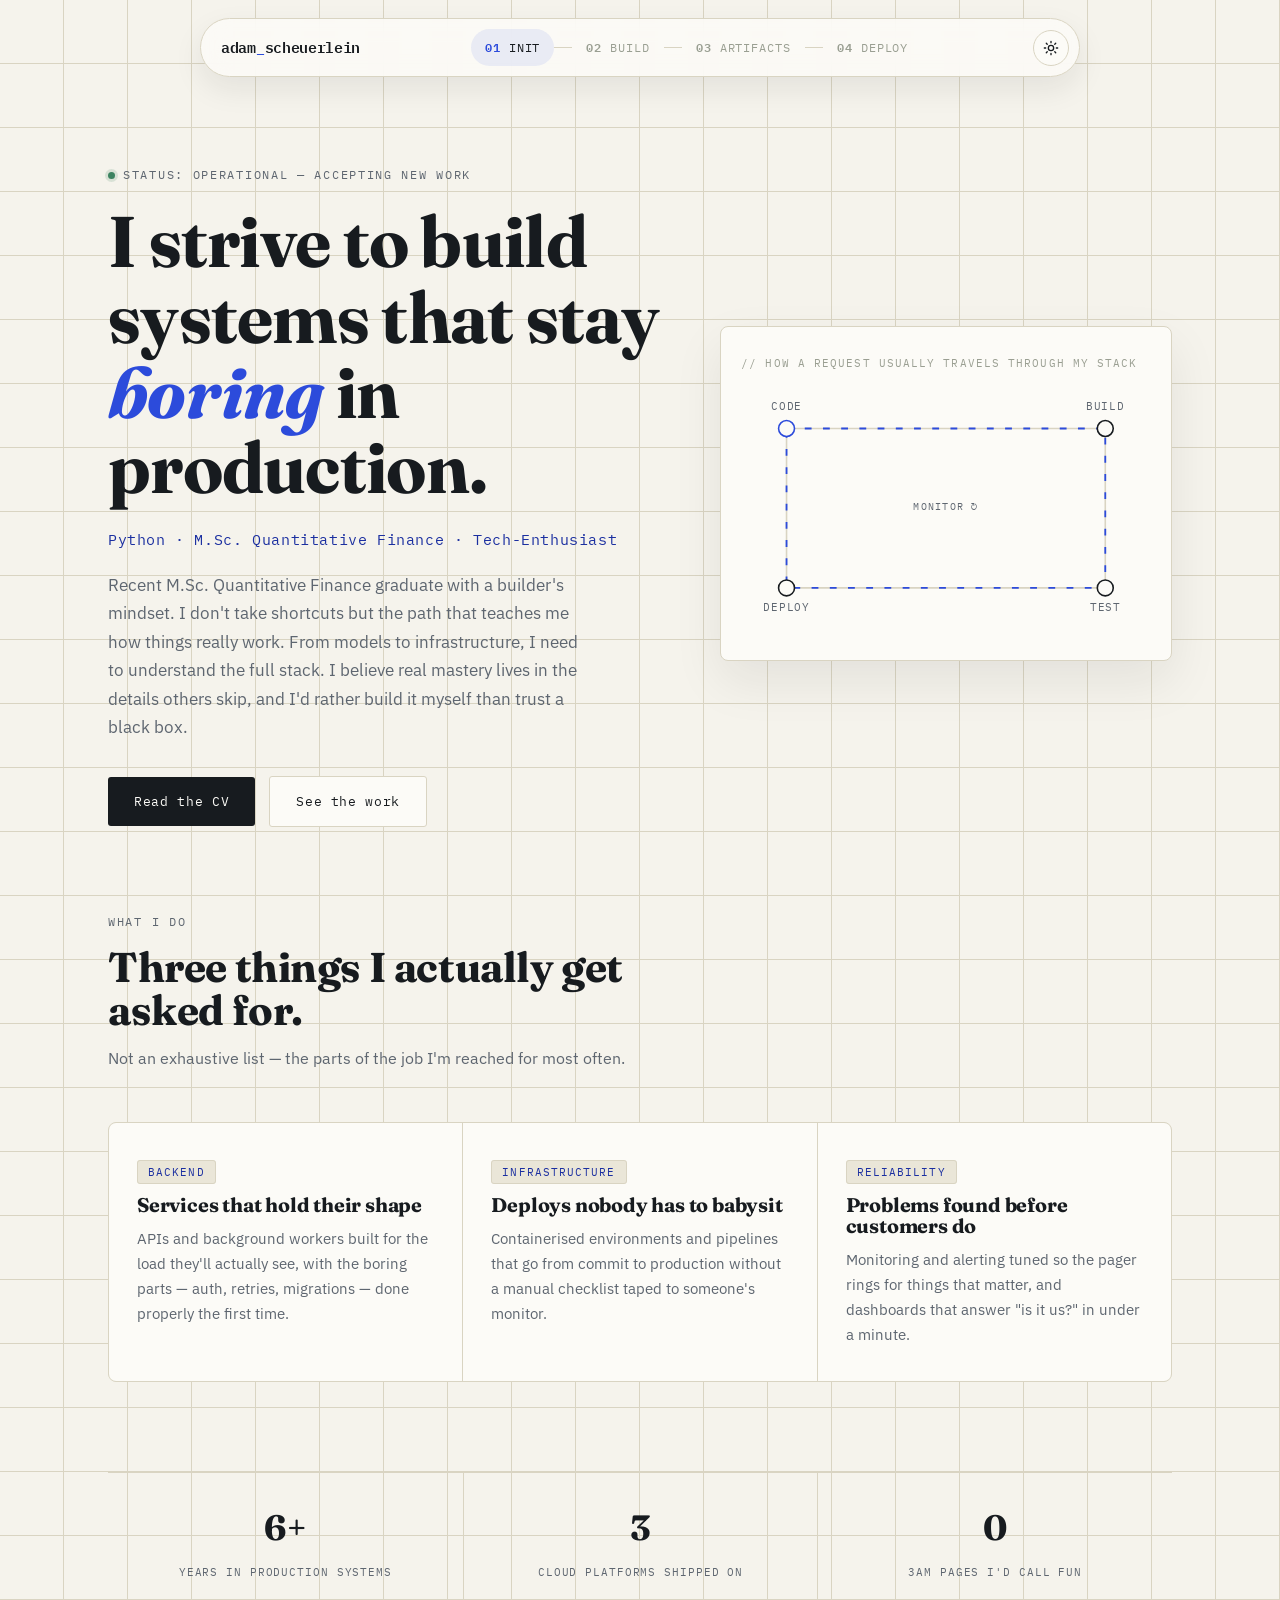
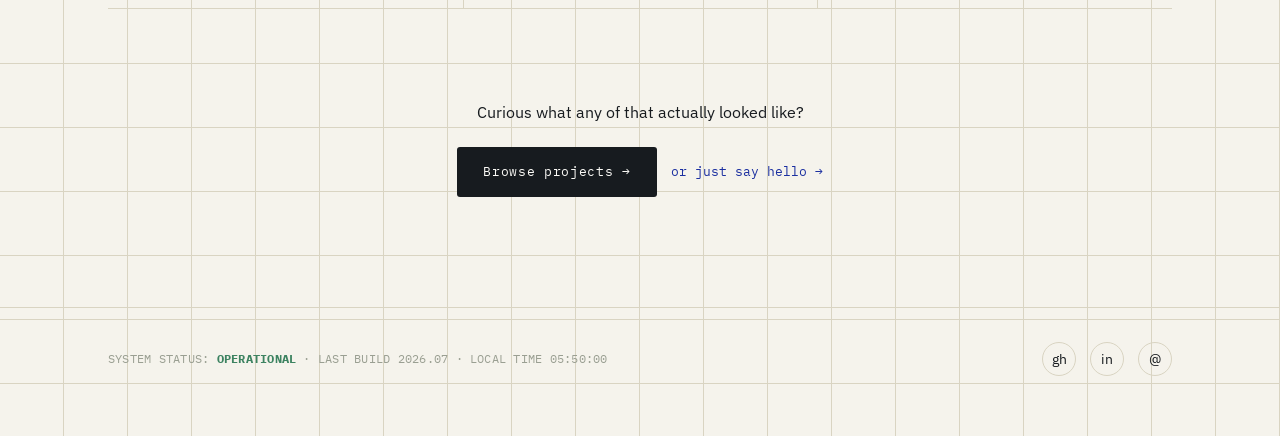
==== commit 594c6cb5: "added new content to landing page" ====
--- a/index.html
+++ b/index.html
@@ -12,8 +12,8 @@
 })();
 </script>
 <meta name="viewport" content="width=device-width, initial-scale=1.0" />
-<title>Max Mustermann — Backend &amp; Infrastructure Engineer</title>
-<meta name="description" content="Max Mustermann builds backend systems and infrastructure that stay boring in production." />
+<title>Adam Scheuerlein</title>
+<meta name="description" content="Adam Scheuerlein builds backend systems and infrastructure that stay boring in production." />
 <link rel="stylesheet" href="style.css" />
 </head>
 <body>
@@ -22,7 +22,7 @@
 
 <nav class="top-nav" aria-label="Site pipeline">
   <div class="nav-inner">
-    <a href="index.html" class="logo">max<span class="cursor">_</span>mustermann</a>
+    <a href="index.html" class="logo">adam<span class="cursor">_</span>scheuerlein</a>
     <div class="pipeline">
       <a href="index.html" class="stage active"><span class="num">01</span><span class="txt">INIT</span></a>
       <span class="stage-connector"></span>
@@ -43,12 +43,12 @@
   <div class="container hero-grid">
     <div>
       <span class="eyebrow"><span class="dot live"></span>STATUS: OPERATIONAL — accepting new work</span>
-      <h1>I build backend systems that stay <em>boring</em> in production.</h1>
-      <p class="tagline">Python · Infrastructure · Cloud Platforms</p>
-      <p class="lede">Six years designing services and the pipelines that ship them — with a habit of writing down why a thing works, not just that it does, so the next person (often me) doesn't have to guess.</p>
+      <h1>I strive to build systems that stay <em>boring</em> in production.</h1>
+      <p class="tagline">Python · M.Sc. Quantitative Finance · Tech-Enthusiast</p>
+      <p class="lede">Recent M.Sc. Quantitative Finance graduate with a builder's mindset. I don't take shortcuts but the path that teaches me how things really work. From models to infrastructure, I need to understand the full stack. I believe real mastery lives in the details others skip, and I'd rather build it myself than trust a black box.</p>
       <div class="cta-row">
-        <a href="projects.html" class="btn btn-primary">See the work →</a>
-        <a href="cv.html" class="btn btn-ghost">Read the CV</a>
+        <a href="cv.html" class="btn btn-primary">Read the CV</a>
+        <a href="projects.html" class="btn btn-ghost">See the work</a>
       </div>
     </div>
 
@@ -135,9 +135,9 @@
   <div class="container">
     <p class="log">SYSTEM STATUS: <strong>OPERATIONAL</strong> · LAST BUILD 2026.07 · LOCAL TIME <span id="footer-clock"></span></p>
     <div class="social">
-      <a href="#" target="_blank" rel="noopener" aria-label="GitHub">gh</a>
-      <a href="#" target="_blank" rel="noopener" aria-label="LinkedIn">in</a>
-      <a href="mailto:max@example.com" aria-label="Email">@</a>
+      <a href="https://www.linkedin.com/in/adam-elias-scheuerlein-ab28a8183/details/education/" target="_blank" rel="noopener" aria-label="GitHub">gh</a>
+      <a href="https://github.com/adamwetzli" target="_blank" rel="noopener" aria-label="LinkedIn">in</a>
+      <a href="mailto:adam.wetzli@gmail.com" aria-label="Email">@</a>
     </div>
   </div>
 </footer>
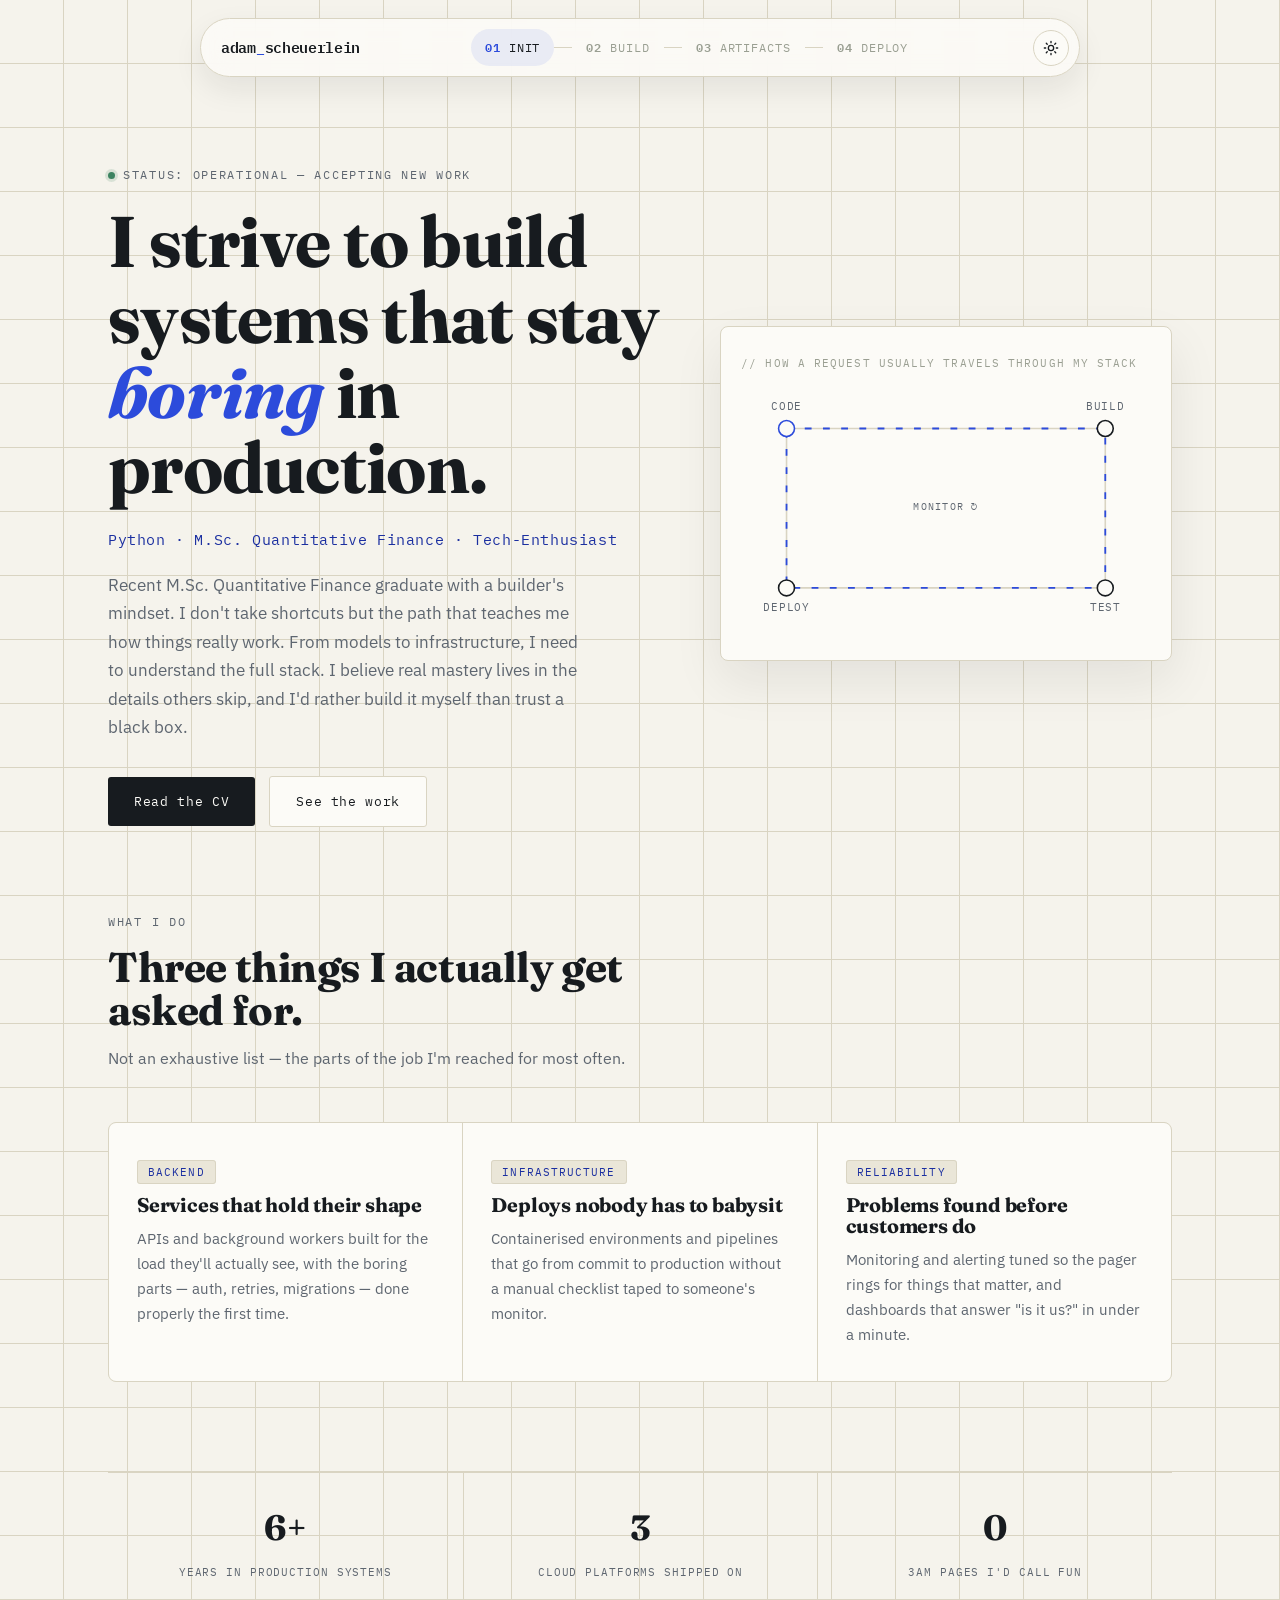
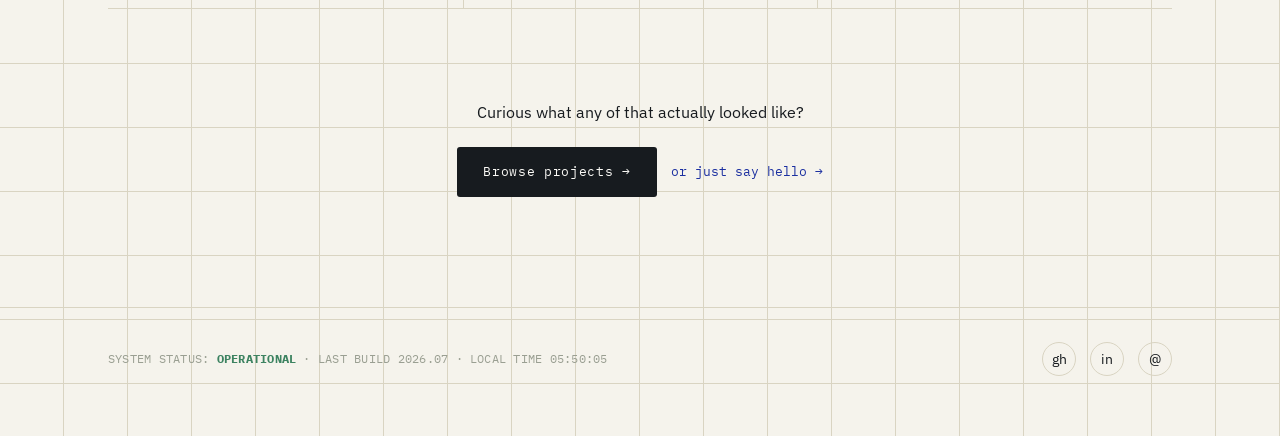
==== commit 551f40cf: "new content" ====
--- a/index.html
+++ b/index.html
@@ -135,8 +135,8 @@
   <div class="container">
     <p class="log">SYSTEM STATUS: <strong>OPERATIONAL</strong> · LAST BUILD 2026.07 · LOCAL TIME <span id="footer-clock"></span></p>
     <div class="social">
-      <a href="https://www.linkedin.com/in/adam-elias-scheuerlein-ab28a8183/details/education/" target="_blank" rel="noopener" aria-label="GitHub">gh</a>
-      <a href="https://github.com/adamwetzli" target="_blank" rel="noopener" aria-label="LinkedIn">in</a>
+      <a href="https://github.com/adamwetzli" target="_blank" rel="noopener" aria-label="GitHub">gh</a>
+      <a href="https://www.linkedin.com/in/adam-elias-scheuerlein-ab28a8183/details/education/" target="_blank" rel="noopener" aria-label="LinkedIn">in</a>
       <a href="mailto:adam.wetzli@gmail.com" aria-label="Email">@</a>
     </div>
   </div>
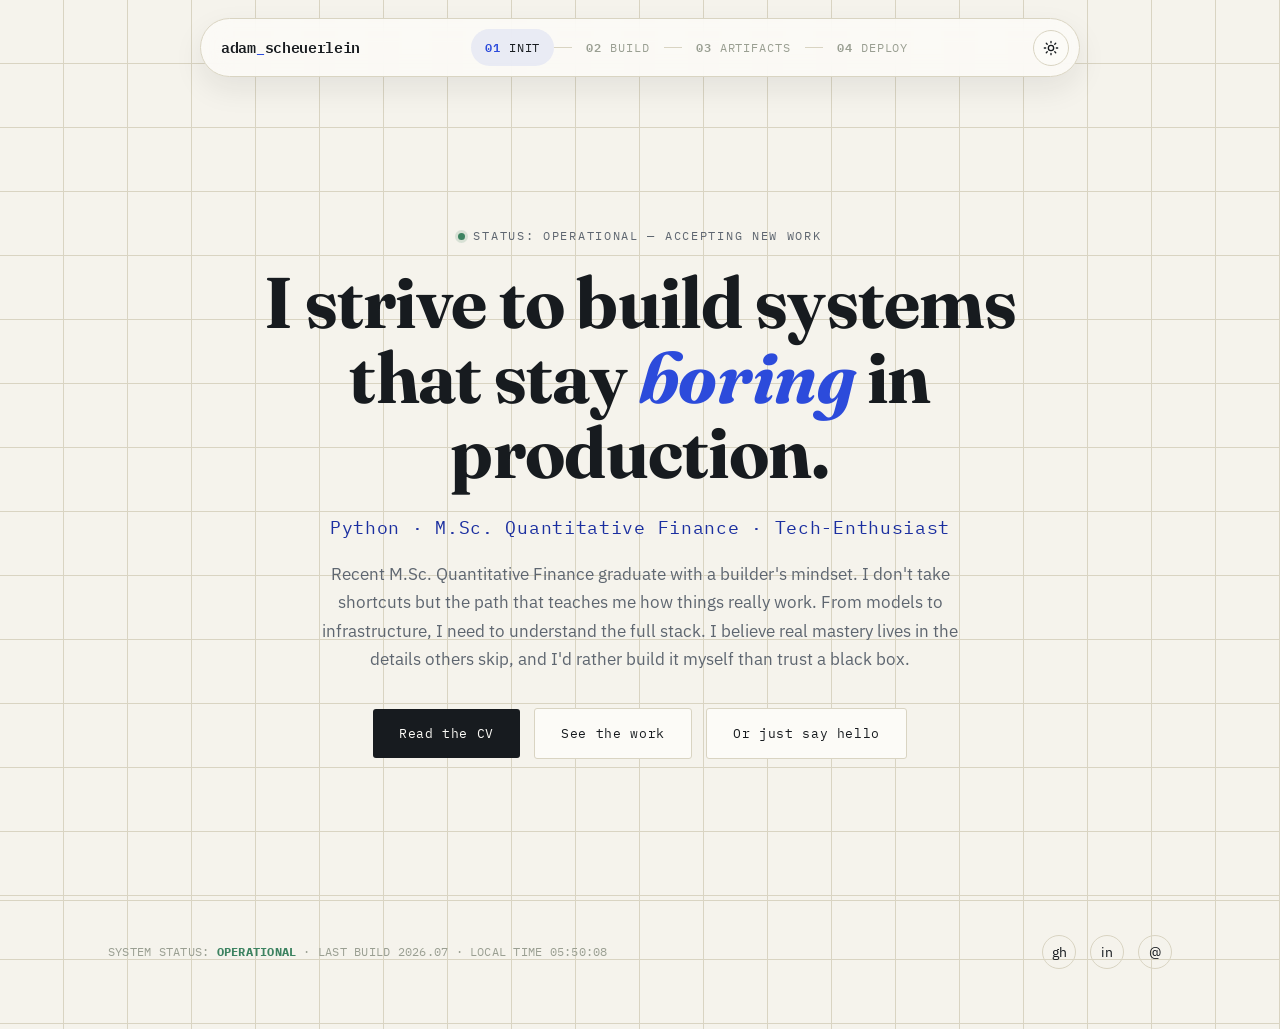
==== commit df4e6019: "New hero page" ====
--- a/index.html
+++ b/index.html
@@ -40,96 +40,20 @@
 </nav>
 
 <header class="hero">
-  <div class="container hero-grid">
-    <div>
-      <span class="eyebrow"><span class="dot live"></span>STATUS: OPERATIONAL — accepting new work</span>
-      <h1>I strive to build systems that stay <em>boring</em> in production.</h1>
-      <p class="tagline">Python · M.Sc. Quantitative Finance · Tech-Enthusiast</p>
-      <p class="lede">Recent M.Sc. Quantitative Finance graduate with a builder's mindset. I don't take shortcuts but the path that teaches me how things really work. From models to infrastructure, I need to understand the full stack. I believe real mastery lives in the details others skip, and I'd rather build it myself than trust a black box.</p>
-      <div class="cta-row">
+  <div class="container">
+    <div style="max-width: 820px; margin: 0 auto; text-align: center;">
+      <span class="eyebrow" style="justify-content: center;"><span class="dot live"></span>STATUS: OPERATIONAL — accepting new work</span>
+      <h1 style="font-size: clamp(2.6rem, 5.6vw, 4.6rem);">I strive to build systems that stay <em>boring</em> in production.</h1>
+      <p class="tagline" style="font-size: 1.1rem;">Python · M.Sc. Quantitative Finance · Tech-Enthusiast</p>
+      <p class="lede" style="max-width: 680px; margin: 0 auto 34px; font-size: 1.08rem; color: var(--ink-soft);">Recent M.Sc. Quantitative Finance graduate with a builder's mindset. I don't take shortcuts but the path that teaches me how things really work. From models to infrastructure, I need to understand the full stack. I believe real mastery lives in the details others skip, and I'd rather build it myself than trust a black box.</p>
+      <div class="cta-row" style="justify-content: center;">
         <a href="cv.html" class="btn btn-primary">Read the CV</a>
         <a href="projects.html" class="btn btn-ghost">See the work</a>
+        <a href="contact.html" class="btn btn-ghost">Or just say hello</a>
       </div>
-    </div>
-
-    <div class="diagram-wrap" data-reveal>
-      <div class="cap">// how a request usually travels through my stack</div>
-      <svg viewBox="0 0 360 220" width="100%" role="img" aria-label="Diagram: code, build, test, deploy and monitor stages connected in a pipeline">
-        <defs></defs>
-        <path class="pipe-line" d="M40,40 H320 M40,40 V180 M40,180 H320 M320,40 V180"/>
-        <path class="pipe-flow" d="M40,40 H320 V180 H40 V40"/>
-        <g>
-          <circle class="pipe-node active" cx="40" cy="40" r="7"/>
-          <text class="pipe-label" x="40" y="24" text-anchor="middle">CODE</text>
-        </g>
-        <g>
-          <circle class="pipe-node" cx="320" cy="40" r="7"/>
-          <text class="pipe-label" x="320" y="24" text-anchor="middle">BUILD</text>
-        </g>
-        <g>
-          <circle class="pipe-node" cx="320" cy="180" r="7"/>
-          <text class="pipe-label" x="320" y="200" text-anchor="middle">TEST</text>
-        </g>
-        <g>
-          <circle class="pipe-node" cx="40" cy="180" r="7"/>
-          <text class="pipe-label" x="40" y="200" text-anchor="middle">DEPLOY</text>
-        </g>
-        <text class="pipe-label" x="180" y="112" text-anchor="middle" style="font-size:9px; letter-spacing:.12em;">MONITOR ↻</text>
-      </svg>
     </div>
   </div>
 </header>
-
-<section class="section section-tight">
-  <div class="container">
-    <div class="section-head" data-reveal>
-      <span class="eyebrow">WHAT I DO</span>
-      <h2>Three things I actually get asked for.</h2>
-      <p>Not an exhaustive list — the parts of the job I'm reached for most often.</p>
-    </div>
-
-    <div class="feature-grid" data-reveal>
-      <div class="feature">
-        <span class="tag">Backend</span>
-        <h3>Services that hold their shape</h3>
-        <p>APIs and background workers built for the load they'll actually see, with the boring parts — auth, retries, migrations — done properly the first time.</p>
-      </div>
-      <div class="feature">
-        <span class="tag">Infrastructure</span>
-        <h3>Deploys nobody has to babysit</h3>
-        <p>Containerised environments and pipelines that go from commit to production without a manual checklist taped to someone's monitor.</p>
-      </div>
-      <div class="feature">
-        <span class="tag">Reliability</span>
-        <h3>Problems found before customers do</h3>
-        <p>Monitoring and alerting tuned so the pager rings for things that matter, and dashboards that answer "is it us?" in under a minute.</p>
-      </div>
-    </div>
-
-    <div class="stat-rail" data-reveal>
-      <div class="stat">
-        <span class="n">6+</span>
-        <span class="l">Years in production systems</span>
-      </div>
-      <div class="stat">
-        <span class="n">3</span>
-        <span class="l">Cloud platforms shipped on</span>
-      </div>
-      <div class="stat">
-        <span class="n">0</span>
-        <span class="l">3am pages I'd call fun</span>
-      </div>
-    </div>
-
-    <div style="text-align:center;" data-reveal>
-      <p class="lede" style="margin:0 auto 22px;">Curious what any of that actually looked like?</p>
-      <div class="cta-row" style="justify-content:center;">
-        <a href="projects.html" class="btn btn-primary">Browse projects →</a>
-        <a href="contact.html" class="btn-link">or just say hello →</a>
-      </div>
-    </div>
-  </div>
-</section>
 
 <footer>
   <div class="container">
@@ -144,4 +68,4 @@
 
 <script src="script.js"></script>
 </body>
-</html>
+</html>
--- a/style.css
+++ b/style.css
@@ -769,3 +769,133 @@
   .section{ padding: 76px 0; }
   footer .container{ flex-direction:column; align-items:flex-start; }
 }
+
+/* ---------- Email copy modal ---------- */
+.email-modal {
+  position: fixed;
+  top: 0;
+  left: 0;
+  width: 100%;
+  height: 100%;
+  background: rgba(0, 0, 0, 0.5);
+  backdrop-filter: blur(8px);
+  display: none;
+  align-items: center;
+  justify-content: center;
+  z-index: 1000;
+  animation: fadeIn 0.2s ease;
+}
+
+.email-modal.show {
+  display: flex;
+}
+
+.email-modal-content {
+  background: var(--paper-raised);
+  border: 1px solid var(--line);
+  border-radius: var(--radius-m);
+  padding: 40px 48px 32px;
+  max-width: 420px;
+  width: 90%;
+  text-align: center;
+  position: relative;
+  animation: slideUp 0.25s ease;
+}
+
+.email-modal-close {
+  position: absolute;
+  top: 12px;
+  right: 16px;
+  background: none;
+  border: none;
+  font-size: 24px;
+  color: var(--ink-faint);;
+  cursor: pointer;
+  transition: color 0.2s;
+  line-height: 1;
+}
+
+.email-modal-close:hover {
+  color: var(--ink);
+}
+
+.email-modal-icon {
+  font-size: 48px;
+  margin-bottom: 8px;
+}
+
+.email-modal-content h3 {
+  font-size: 1.2rem;
+  font-weight: 600;
+  margin-bottom: 16px;
+  color: var(--ink);
+}
+
+.email-address-box {
+  display: flex;
+  align-items: center;
+  gap: 8px;
+  background: var(--paper);
+  border: 1px solid var(--line);
+  border-radius: var(--radius-s);
+  padding: 4px 4px 4px 16px;
+  margin-bottom: 12px;
+}
+
+#email-address {
+  flex: 1;
+  font-family: var(--font-mono);
+  font-size: 0.9rem;
+  color: var(--ink);
+  text-align: left;
+  word-break: break-all;
+}
+
+.btn-copy {
+  background: var(--signal);
+  color: white;
+  border: none;
+  padding: 8px 20px;
+  border-radius: var(--radius-s);
+  cursor: pointer;
+  font-size: 0.85rem;
+  font-weight: 500;
+  transition: background 0.2s, transform 0.1s;
+  white-space: nowrap;
+  font-family: var(--font-mono);
+}
+
+.btn-copy:hover {
+  background: var(--signal-ink);
+}
+
+.btn-copy:active {
+  transform: scale(0.96);
+}
+
+.btn-copy.copied {
+  background: #22c55e;
+}
+
+.email-modal-note {
+  font-size: 0.75rem;
+  color: var(--ink-faint);
+  margin-top: 4px;
+}
+
+/* Animations */
+@keyframes fadeIn {
+  from { opacity: 0; }
+  to { opacity: 1; }
+}
+
+@keyframes slideUp {
+  from {
+    opacity: 0;
+    transform: translateY(20px) scale(0.96);
+  }
+  to {
+    opacity: 1;
+    transform: translateY(0) scale(1);
+  }
+}
